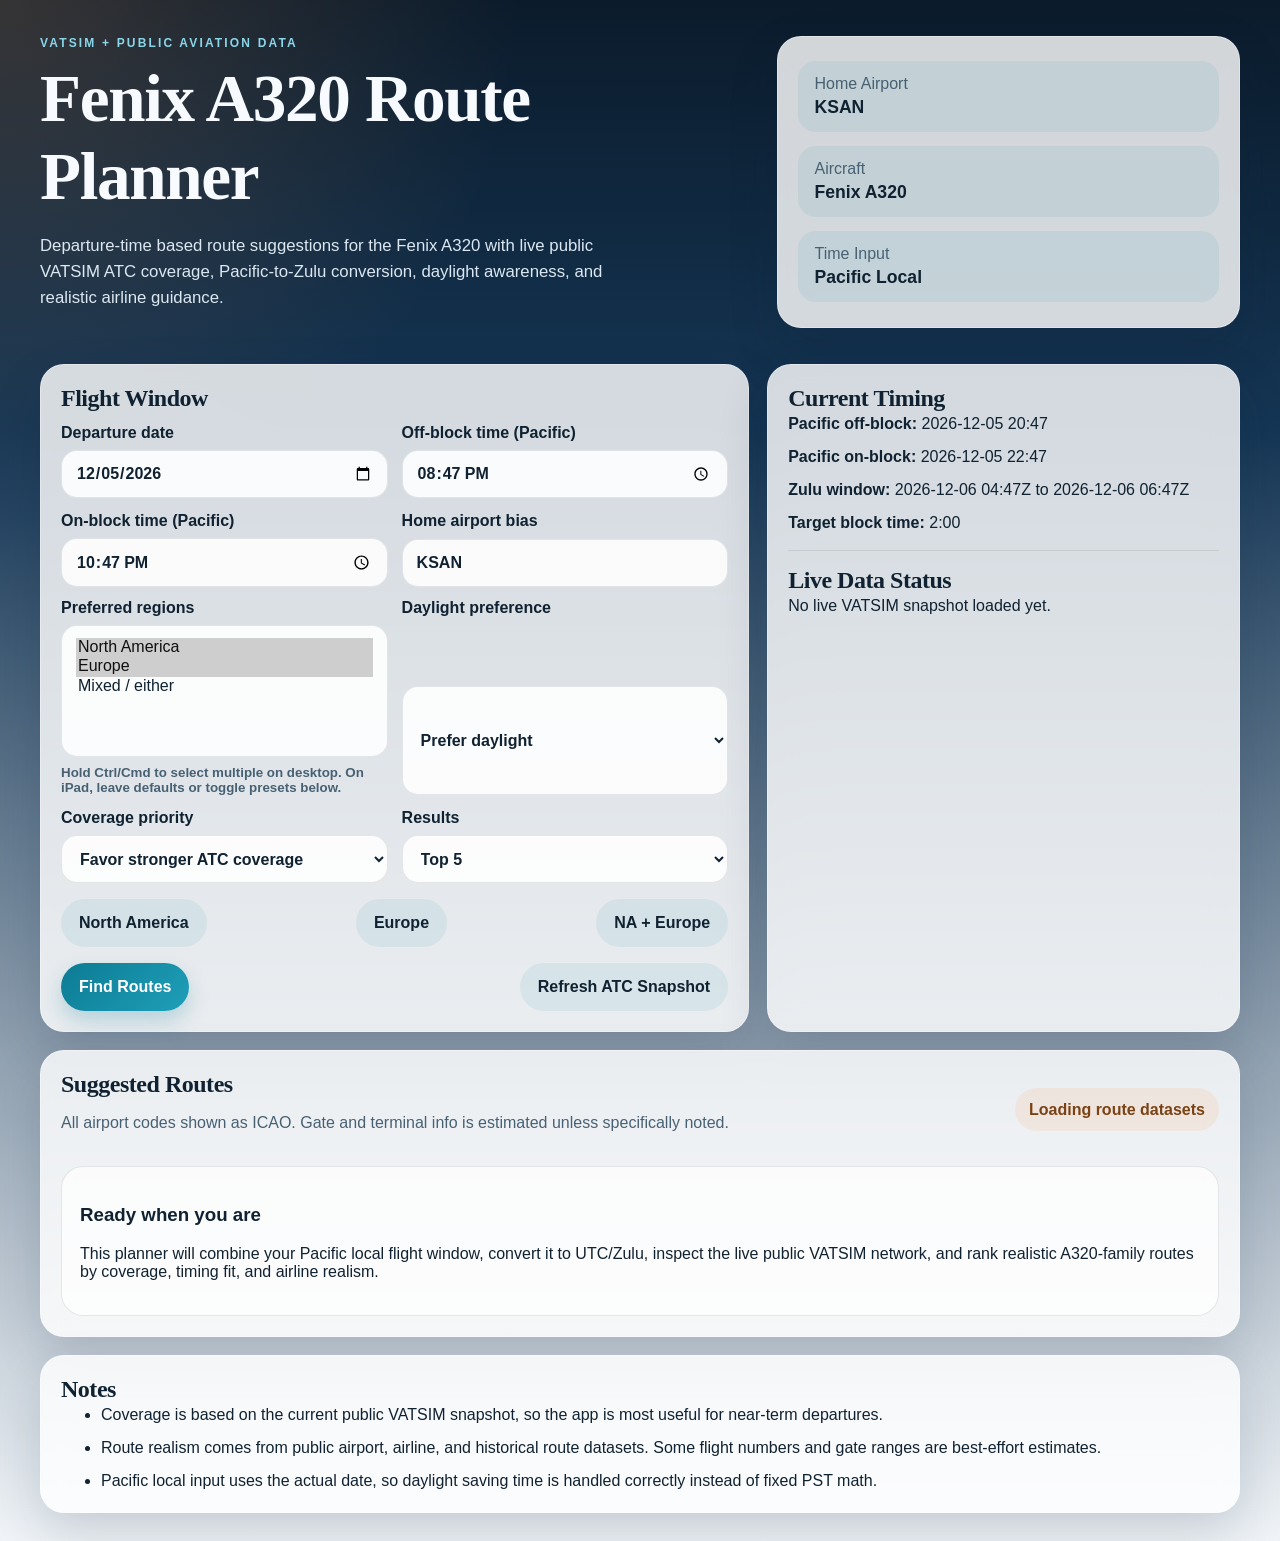
==== index.html @ e58f4d10 "Initial Fenix A320 route planner" ====
<!doctype html>
<html lang="en">
<head>
  <meta charset="utf-8">
  <meta name="viewport" content="width=device-width, initial-scale=1, viewport-fit=cover">
  <meta name="theme-color" content="#0e2a47">
  <meta name="apple-mobile-web-app-capable" content="yes">
  <meta name="apple-mobile-web-app-status-bar-style" content="black-translucent">
  <meta name="apple-mobile-web-app-title" content="A320 Planner">
  <title>Fenix A320 Route Planner</title>
  <link rel="manifest" href="./manifest.webmanifest">
  <link rel="icon" href="./icon.svg" type="image/svg+xml">
  <link rel="stylesheet" href="./styles.css">
</head>
<body>
  <div class="shell">
    <header class="hero">
      <div>
        <p class="eyebrow">VATSIM + public aviation data</p>
        <h1>Fenix A320 Route Planner</h1>
        <p class="lede">
          Departure-time based route suggestions for the Fenix A320 with live public VATSIM ATC coverage,
          Pacific-to-Zulu conversion, daylight awareness, and realistic airline guidance.
        </p>
      </div>
      <div class="hero-card glass">
        <div class="hero-metric">
          <span class="label">Home Airport</span>
          <strong>KSAN</strong>
        </div>
        <div class="hero-metric">
          <span class="label">Aircraft</span>
          <strong>Fenix A320</strong>
        </div>
        <div class="hero-metric">
          <span class="label">Time Input</span>
          <strong>Pacific Local</strong>
        </div>
      </div>
    </header>

    <main class="grid">
      <section class="panel glass">
        <h2>Flight Window</h2>
        <form id="planner-form">
          <div class="field-grid">
            <label>
              <span>Departure date</span>
              <input id="departure-date" name="departureDate" type="date" required>
            </label>
            <label>
              <span>Off-block time (Pacific)</span>
              <input id="departure-time" name="departureTime" type="time" required>
            </label>
            <label>
              <span>On-block time (Pacific)</span>
              <input id="arrival-time" name="arrivalTime" type="time" required>
            </label>
            <label>
              <span>Home airport bias</span>
              <input id="home-airport" name="homeAirport" type="text" value="KSAN" maxlength="4" pattern="[A-Za-z]{4}" required>
            </label>
          </div>

          <div class="field-grid">
            <label>
              <span>Preferred regions</span>
              <select id="regions" name="regions" multiple size="3">
                <option value="NA" selected>North America</option>
                <option value="EU" selected>Europe</option>
                <option value="MIXED">Mixed / either</option>
              </select>
              <small>Hold Ctrl/Cmd to select multiple on desktop. On iPad, leave defaults or toggle presets below.</small>
            </label>

            <label>
              <span>Daylight preference</span>
              <select id="daylight-preference" name="daylightPreference">
                <option value="prefer-daylight" selected>Prefer daylight</option>
                <option value="balanced">Balanced</option>
                <option value="night-ok">Night is okay</option>
              </select>
            </label>

            <label>
              <span>Coverage priority</span>
              <select id="coverage-priority" name="coveragePriority">
                <option value="high" selected>Favor stronger ATC coverage</option>
                <option value="balanced">Balanced</option>
                <option value="route-first">Favor route realism first</option>
              </select>
            </label>

            <label>
              <span>Results</span>
              <select id="result-count" name="resultCount">
                <option value="5" selected>Top 5</option>
                <option value="8">Top 8</option>
                <option value="10">Top 10</option>
              </select>
            </label>
          </div>

          <div class="preset-row" role="group" aria-label="Region presets">
            <button type="button" class="secondary" data-region-preset="NA">North America</button>
            <button type="button" class="secondary" data-region-preset="EU">Europe</button>
            <button type="button" class="secondary" data-region-preset="BOTH">NA + Europe</button>
          </div>

          <div class="actions">
            <button type="submit" id="plan-button">Find Routes</button>
            <button type="button" class="secondary" id="refresh-button">Refresh ATC Snapshot</button>
          </div>
        </form>
      </section>

      <aside class="panel glass">
        <h2>Current Timing</h2>
        <div id="time-summary" class="summary-stack">
          <p>Enter a departure date and Pacific local off-block/on-block times to compute your Zulu window.</p>
        </div>
        <div class="divider"></div>
        <h2>Live Data Status</h2>
        <div id="network-status" class="summary-stack">
          <p>No live VATSIM snapshot loaded yet.</p>
        </div>
      </aside>
    </main>

    <section class="panel glass">
      <div class="section-head">
        <div>
          <h2>Suggested Routes</h2>
          <p class="muted">All airport codes shown as ICAO. Gate and terminal info is estimated unless specifically noted.</p>
        </div>
        <div id="result-meta" class="pill">Waiting for input</div>
      </div>
      <div id="results" class="results">
        <article class="empty-state">
          <h3>Ready when you are</h3>
          <p>
            This planner will combine your Pacific local flight window, convert it to UTC/Zulu, inspect the live
            public VATSIM network, and rank realistic A320-family routes by coverage, timing fit, and airline realism.
          </p>
        </article>
      </div>
    </section>

    <section class="panel glass">
      <h2>Notes</h2>
      <ul class="notes">
        <li>Coverage is based on the current public VATSIM snapshot, so the app is most useful for near-term departures.</li>
        <li>Route realism comes from public airport, airline, and historical route datasets. Some flight numbers and gate ranges are best-effort estimates.</li>
        <li>Pacific local input uses the actual date, so daylight saving time is handled correctly instead of fixed PST math.</li>
      </ul>
    </section>
  </div>

  <template id="result-card-template">
    <article class="result-card">
      <div class="result-top">
        <div>
          <p class="eyebrow"></p>
          <h3 class="route-title"></h3>
        </div>
        <div class="score-badge"></div>
      </div>
      <div class="detail-grid"></div>
      <div class="coverage-strip"></div>
      <p class="why-fit"></p>
    </article>
  </template>

  <script src="./app.js" defer></script>
</body>
</html>
---- styles.css ----
:root {
  --bg-top: #0b1b2b;
  --bg-bottom: #f0f4f8;
  --ink: #102231;
  --muted: #476173;
  --accent: #0c7b93;
  --accent-2: #f4a261;
  --card: rgba(255, 255, 255, 0.82);
  --line: rgba(16, 34, 49, 0.1);
  --shadow: 0 20px 50px rgba(10, 32, 53, 0.16);
  --radius: 24px;
}

* {
  box-sizing: border-box;
}

html {
  min-height: 100%;
  background:
    radial-gradient(circle at top left, rgba(244, 162, 97, 0.18), transparent 26%),
    linear-gradient(180deg, var(--bg-top) 0%, #153655 28%, var(--bg-bottom) 100%);
}

body {
  margin: 0;
  min-height: 100vh;
  color: var(--ink);
  font-family: "Segoe UI", "Avenir Next", "Helvetica Neue", sans-serif;
}

.shell {
  width: min(1200px, calc(100vw - 24px));
  margin: 0 auto;
  padding: max(18px, env(safe-area-inset-top)) 0 max(28px, env(safe-area-inset-bottom));
}

.hero,
.grid,
.panel,
.result-card {
  margin-top: 18px;
}

.hero {
  display: grid;
  grid-template-columns: 1.4fr 0.9fr;
  gap: 18px;
  align-items: stretch;
}

.hero h1,
.panel h2,
.result-card h3 {
  margin: 0;
  font-family: Georgia, "Iowan Old Style", serif;
  letter-spacing: -0.02em;
}

.hero h1 {
  font-size: clamp(2.3rem, 6vw, 4.2rem);
  color: #f7fbff;
}

.eyebrow {
  margin: 0 0 10px;
  font-size: 0.75rem;
  font-weight: 700;
  letter-spacing: 0.18em;
  text-transform: uppercase;
  color: #8ad7ea;
}

.lede {
  max-width: 62ch;
  color: #dce8f1;
  font-size: 1.05rem;
  line-height: 1.55;
}

.glass {
  background: var(--card);
  backdrop-filter: blur(14px);
  -webkit-backdrop-filter: blur(14px);
  border: 1px solid rgba(255, 255, 255, 0.35);
  border-radius: var(--radius);
  box-shadow: var(--shadow);
}

.hero-card,
.panel {
  padding: 20px;
}

.hero-card {
  display: grid;
  gap: 14px;
  align-content: center;
}

.hero-metric {
  padding: 14px 16px;
  border-radius: 18px;
  background: rgba(12, 123, 147, 0.08);
}

.hero-metric .label,
small,
.muted {
  color: var(--muted);
}

.hero-metric strong {
  display: block;
  margin-top: 4px;
  font-size: 1.1rem;
}

.grid {
  display: grid;
  grid-template-columns: 1.35fr 0.9fr;
  gap: 18px;
}

.field-grid {
  display: grid;
  grid-template-columns: repeat(2, minmax(0, 1fr));
  gap: 14px;
  margin-top: 12px;
}

label {
  display: grid;
  gap: 8px;
  font-weight: 600;
}

input,
select,
button {
  font: inherit;
}

input,
select {
  width: 100%;
  min-height: 48px;
  padding: 12px 14px;
  color: var(--ink);
  border: 1px solid var(--line);
  border-radius: 16px;
  background: rgba(255, 255, 255, 0.88);
}

select[multiple] {
  min-height: 132px;
}

.preset-row,
.actions,
.section-head,
.result-top,
.coverage-strip {
  display: flex;
  gap: 10px;
  align-items: center;
  justify-content: space-between;
  flex-wrap: wrap;
}

.preset-row,
.actions {
  margin-top: 16px;
}

button {
  min-height: 48px;
  padding: 12px 18px;
  border: 0;
  border-radius: 999px;
  background: linear-gradient(135deg, var(--accent), #1f9fb9);
  color: #fff;
  font-weight: 700;
  cursor: pointer;
  box-shadow: 0 10px 22px rgba(12, 123, 147, 0.24);
}

button.secondary {
  background: rgba(12, 123, 147, 0.08);
  color: var(--ink);
  box-shadow: none;
}

button:disabled {
  opacity: 0.65;
  cursor: wait;
}

.summary-stack,
.detail-grid,
.notes {
  display: grid;
  gap: 10px;
}

.summary-stack p,
.notes li,
.why-fit,
.detail-item,
.coverage-chip,
.pill,
.score-badge {
  line-height: 1.45;
}

.summary-stack p,
.notes {
  margin: 0;
}

.divider {
  height: 1px;
  margin: 16px 0;
  background: var(--line);
}

.results {
  display: grid;
  gap: 14px;
  margin-top: 18px;
}

.empty-state,
.result-card {
  padding: 18px;
  border: 1px solid var(--line);
  border-radius: 22px;
  background: rgba(255, 255, 255, 0.72);
}

.result-top {
  align-items: flex-start;
}

.route-title {
  margin-top: 4px;
  font-size: clamp(1.35rem, 3vw, 2rem);
}

.score-badge,
.pill {
  padding: 10px 14px;
  border-radius: 999px;
  background: rgba(244, 162, 97, 0.14);
  color: #7a4315;
  font-weight: 700;
}

.detail-grid {
  grid-template-columns: repeat(2, minmax(0, 1fr));
  margin-top: 14px;
}

.detail-item {
  padding: 12px 14px;
  border-radius: 16px;
  background: rgba(12, 123, 147, 0.05);
}

.detail-item span {
  display: block;
  color: var(--muted);
  font-size: 0.86rem;
  margin-bottom: 4px;
}

.coverage-strip {
  margin-top: 14px;
}

.coverage-chip {
  padding: 8px 12px;
  border-radius: 999px;
  background: rgba(16, 34, 49, 0.08);
  font-size: 0.92rem;
}

.coverage-chip.good {
  background: rgba(39, 174, 96, 0.14);
  color: #14663a;
}

.coverage-chip.warn {
  background: rgba(244, 162, 97, 0.16);
  color: #8a4d14;
}

.coverage-chip.low {
  background: rgba(214, 48, 49, 0.13);
  color: #8a2122;
}

.why-fit {
  margin: 14px 0 0;
}

@media (max-width: 900px) {
  .hero,
  .grid,
  .field-grid,
  .detail-grid {
    grid-template-columns: 1fr;
  }

  .shell {
    width: min(100vw - 14px, 900px);
  }
}
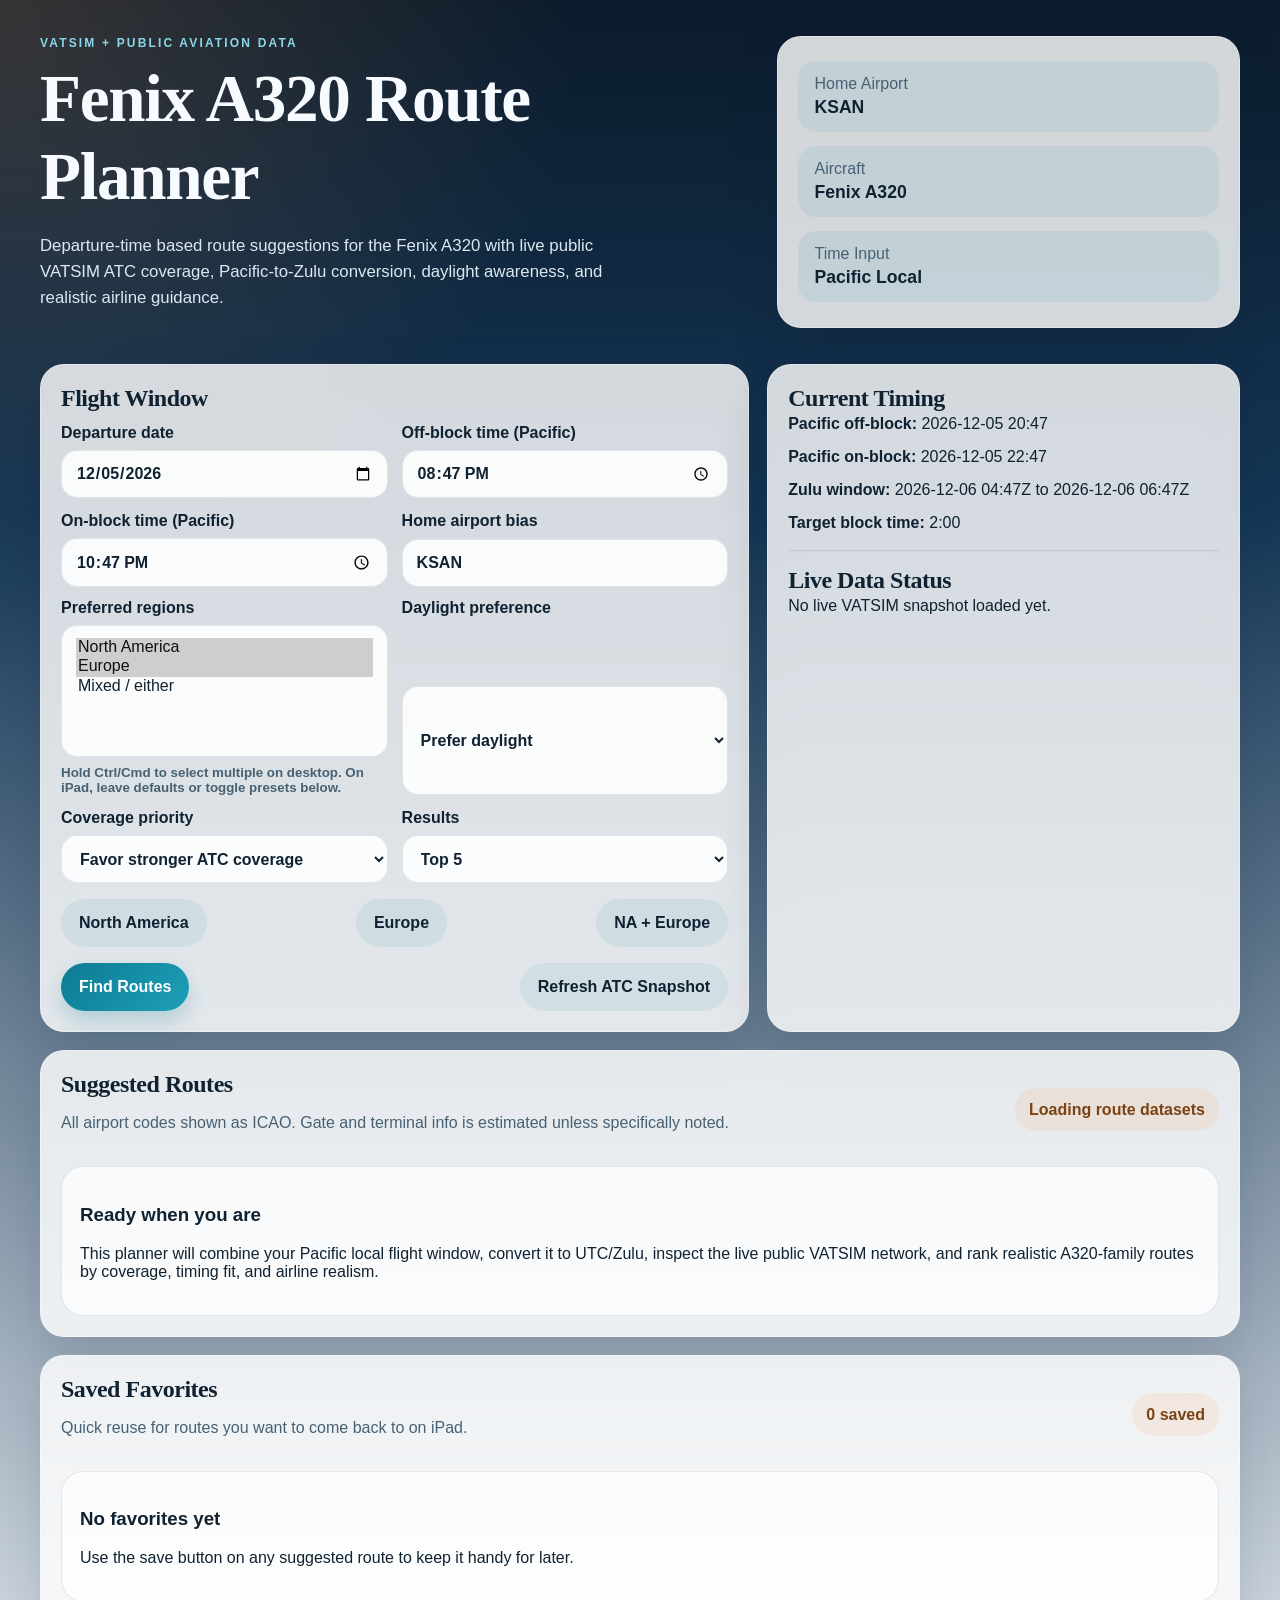
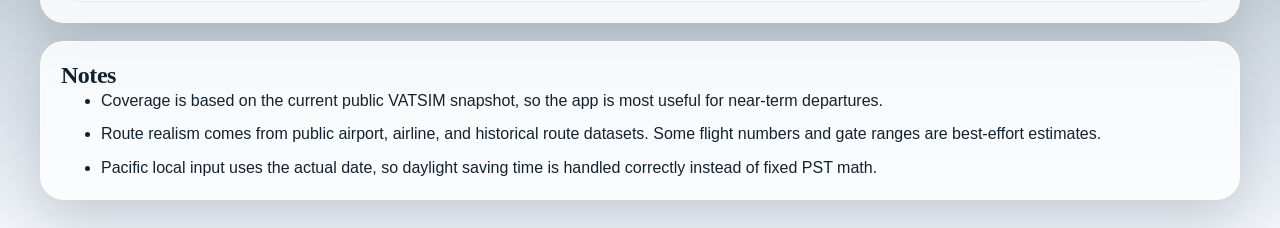
==== commit 881c0132: "Add SimBrief export, favorites, and richer ATC detail" ====
--- a/index.html
+++ b/index.html
@@ -147,6 +147,22 @@
     </section>
 
     <section class="panel glass">
+      <div class="section-head">
+        <div>
+          <h2>Saved Favorites</h2>
+          <p class="muted">Quick reuse for routes you want to come back to on iPad.</p>
+        </div>
+        <div id="favorites-meta" class="pill">0 saved</div>
+      </div>
+      <div id="favorites" class="results">
+        <article class="empty-state">
+          <h3>No favorites yet</h3>
+          <p>Use the save button on any suggested route to keep it handy for later.</p>
+        </article>
+      </div>
+    </section>
+
+    <section class="panel glass">
       <h2>Notes</h2>
       <ul class="notes">
         <li>Coverage is based on the current public VATSIM snapshot, so the app is most useful for near-term departures.</li>
@@ -167,6 +183,14 @@
       </div>
       <div class="detail-grid"></div>
       <div class="coverage-strip"></div>
+      <div class="card-actions">
+        <button type="button" class="secondary save-route-button">Save Route</button>
+        <button type="button" class="secondary copy-export-button">Copy SimBrief Block</button>
+      </div>
+      <div class="export-panel">
+        <p class="export-title">SimBrief-ready export block</p>
+        <textarea class="export-block" rows="8" readonly></textarea>
+      </div>
       <p class="why-fit"></p>
     </article>
   </template>
--- a/styles.css
+++ b/styles.css
@@ -160,7 +160,8 @@
 .actions,
 .section-head,
 .result-top,
-.coverage-strip {
+.coverage-strip,
+.card-actions {
   display: flex;
   gap: 10px;
   align-items: center;
@@ -278,6 +279,33 @@
   margin-top: 14px;
 }
 
+.card-actions {
+  margin-top: 14px;
+}
+
+.export-panel {
+  margin-top: 14px;
+  padding: 14px;
+  border-radius: 18px;
+  background: rgba(16, 34, 49, 0.05);
+}
+
+.export-title {
+  margin: 0 0 8px;
+  font-weight: 700;
+}
+
+.export-block {
+  width: 100%;
+  min-height: 180px;
+  padding: 12px 14px;
+  border: 1px solid var(--line);
+  border-radius: 14px;
+  resize: vertical;
+  background: rgba(255, 255, 255, 0.92);
+  color: var(--ink);
+}
+
 .coverage-chip {
   padding: 8px 12px;
   border-radius: 999px;
@@ -302,6 +330,22 @@
 
 .why-fit {
   margin: 14px 0 0;
+}
+
+.favorite-card {
+  padding: 16px 18px;
+  border: 1px solid var(--line);
+  border-radius: 18px;
+  background: rgba(255, 255, 255, 0.7);
+}
+
+.favorite-card h3,
+.favorite-card p {
+  margin: 0;
+}
+
+.favorite-card p + p {
+  margin-top: 6px;
 }
 
 @media (max-width: 900px) {
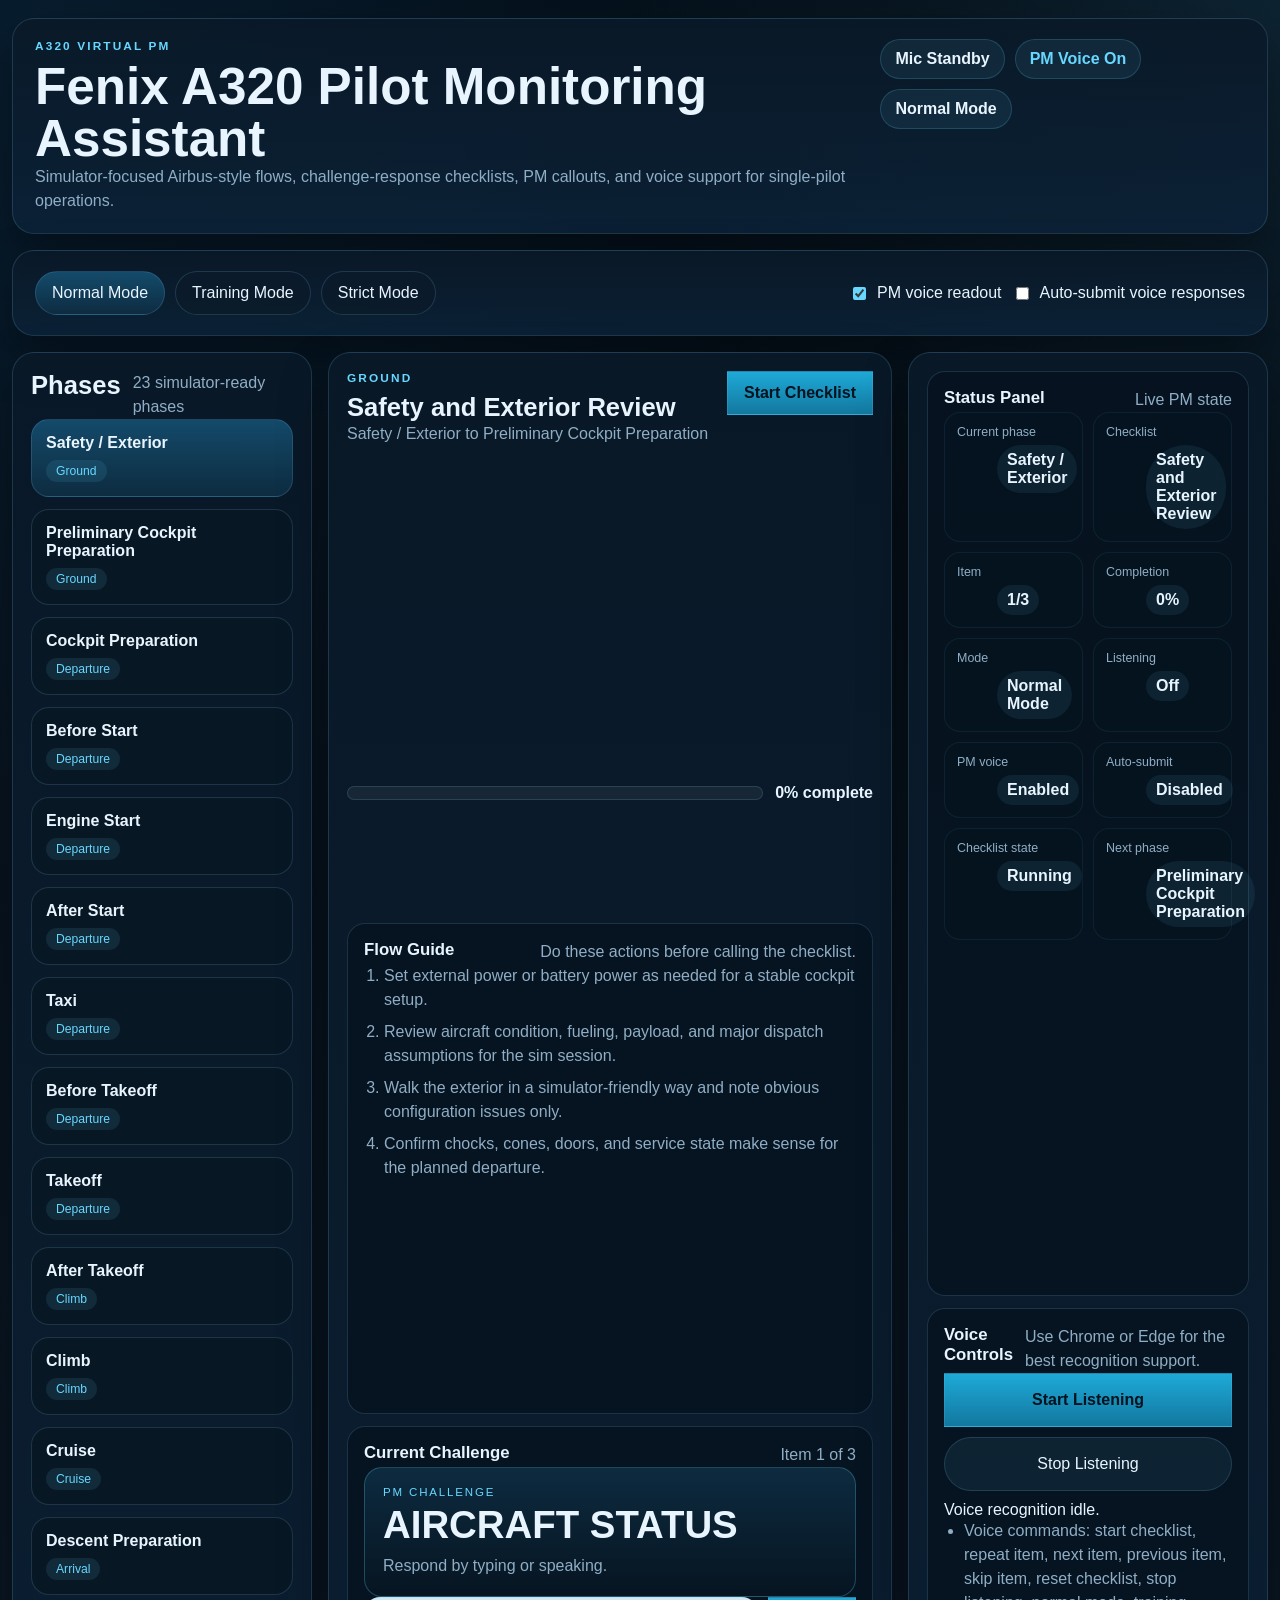
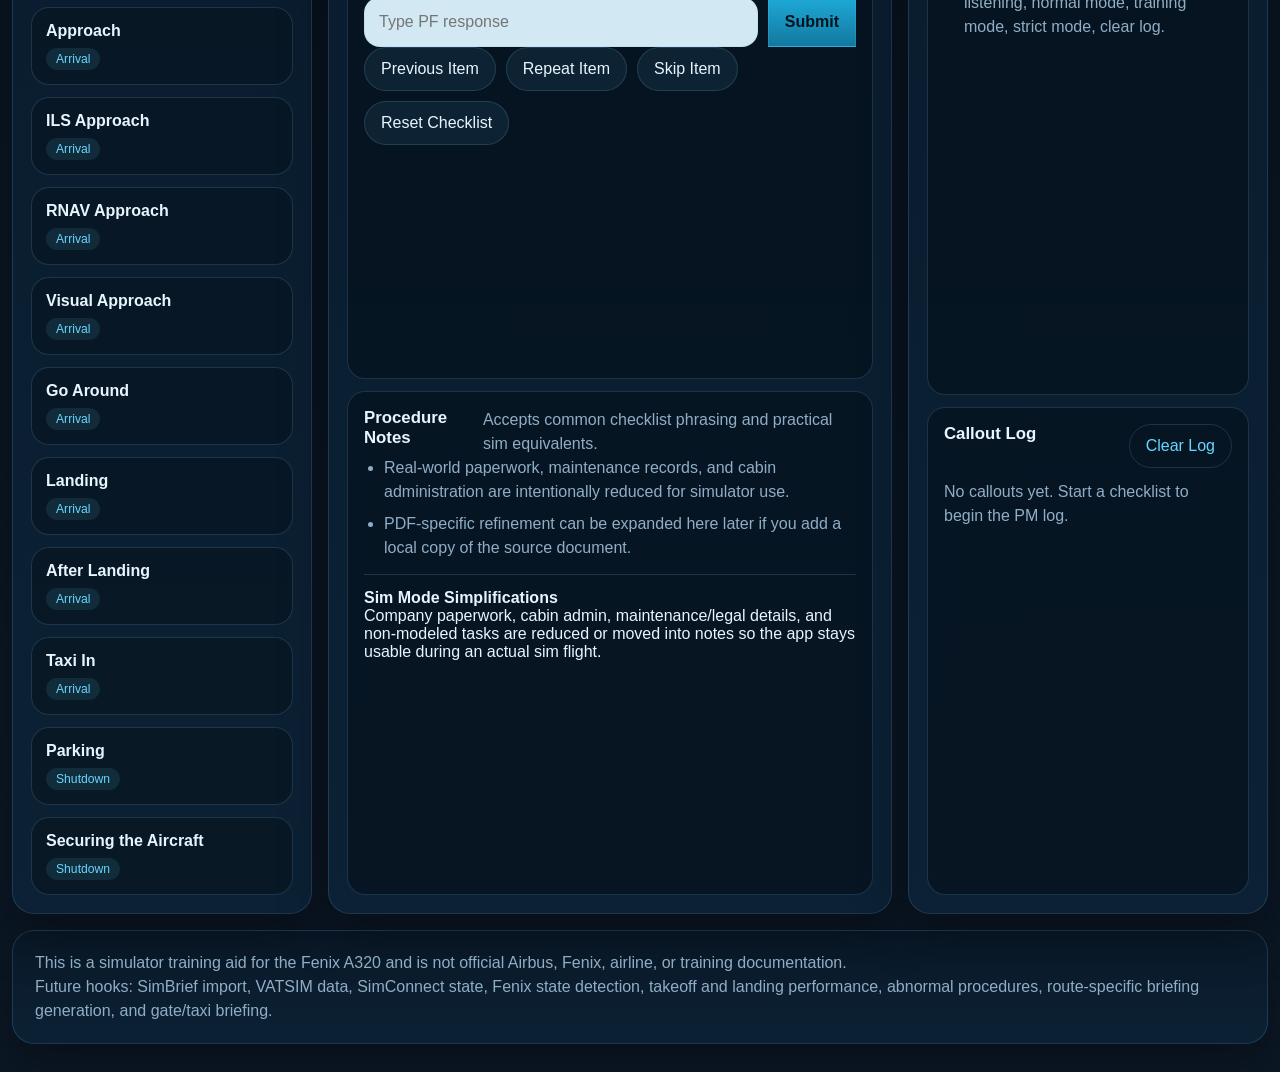
==== commit 3d83acce: "Build A320 Virtual PM web app" ====
--- a/index.html
+++ b/index.html
@@ -3,198 +3,17 @@
 <head>
   <meta charset="utf-8">
   <meta name="viewport" content="width=device-width, initial-scale=1, viewport-fit=cover">
-  <meta name="theme-color" content="#0e2a47">
+  <meta name="theme-color" content="#06111c">
   <meta name="apple-mobile-web-app-capable" content="yes">
   <meta name="apple-mobile-web-app-status-bar-style" content="black-translucent">
-  <meta name="apple-mobile-web-app-title" content="A320 Planner">
-  <title>Fenix A320 Route Planner</title>
+  <meta name="apple-mobile-web-app-title" content="A320 Virtual PM">
+  <title>A320 Virtual PM</title>
   <link rel="manifest" href="./manifest.webmanifest">
   <link rel="icon" href="./icon.svg" type="image/svg+xml">
   <link rel="stylesheet" href="./styles.css">
 </head>
 <body>
-  <div class="shell">
-    <header class="hero">
-      <div>
-        <p class="eyebrow">VATSIM + public aviation data</p>
-        <h1>Fenix A320 Route Planner</h1>
-        <p class="lede">
-          Departure-time based route suggestions for the Fenix A320 with live public VATSIM ATC coverage,
-          Pacific-to-Zulu conversion, daylight awareness, and realistic airline guidance.
-        </p>
-      </div>
-      <div class="hero-card glass">
-        <div class="hero-metric">
-          <span class="label">Home Airport</span>
-          <strong>KSAN</strong>
-        </div>
-        <div class="hero-metric">
-          <span class="label">Aircraft</span>
-          <strong>Fenix A320</strong>
-        </div>
-        <div class="hero-metric">
-          <span class="label">Time Input</span>
-          <strong>Pacific Local</strong>
-        </div>
-      </div>
-    </header>
-
-    <main class="grid">
-      <section class="panel glass">
-        <h2>Flight Window</h2>
-        <form id="planner-form">
-          <div class="field-grid">
-            <label>
-              <span>Departure date</span>
-              <input id="departure-date" name="departureDate" type="date" required>
-            </label>
-            <label>
-              <span>Off-block time (Pacific)</span>
-              <input id="departure-time" name="departureTime" type="time" required>
-            </label>
-            <label>
-              <span>On-block time (Pacific)</span>
-              <input id="arrival-time" name="arrivalTime" type="time" required>
-            </label>
-            <label>
-              <span>Home airport bias</span>
-              <input id="home-airport" name="homeAirport" type="text" value="KSAN" maxlength="4" pattern="[A-Za-z]{4}" required>
-            </label>
-          </div>
-
-          <div class="field-grid">
-            <label>
-              <span>Preferred regions</span>
-              <select id="regions" name="regions" multiple size="3">
-                <option value="NA" selected>North America</option>
-                <option value="EU" selected>Europe</option>
-                <option value="MIXED">Mixed / either</option>
-              </select>
-              <small>Hold Ctrl/Cmd to select multiple on desktop. On iPad, leave defaults or toggle presets below.</small>
-            </label>
-
-            <label>
-              <span>Daylight preference</span>
-              <select id="daylight-preference" name="daylightPreference">
-                <option value="prefer-daylight" selected>Prefer daylight</option>
-                <option value="balanced">Balanced</option>
-                <option value="night-ok">Night is okay</option>
-              </select>
-            </label>
-
-            <label>
-              <span>Coverage priority</span>
-              <select id="coverage-priority" name="coveragePriority">
-                <option value="high" selected>Favor stronger ATC coverage</option>
-                <option value="balanced">Balanced</option>
-                <option value="route-first">Favor route realism first</option>
-              </select>
-            </label>
-
-            <label>
-              <span>Results</span>
-              <select id="result-count" name="resultCount">
-                <option value="5" selected>Top 5</option>
-                <option value="8">Top 8</option>
-                <option value="10">Top 10</option>
-              </select>
-            </label>
-          </div>
-
-          <div class="preset-row" role="group" aria-label="Region presets">
-            <button type="button" class="secondary" data-region-preset="NA">North America</button>
-            <button type="button" class="secondary" data-region-preset="EU">Europe</button>
-            <button type="button" class="secondary" data-region-preset="BOTH">NA + Europe</button>
-          </div>
-
-          <div class="actions">
-            <button type="submit" id="plan-button">Find Routes</button>
-            <button type="button" class="secondary" id="refresh-button">Refresh ATC Snapshot</button>
-          </div>
-        </form>
-      </section>
-
-      <aside class="panel glass">
-        <h2>Current Timing</h2>
-        <div id="time-summary" class="summary-stack">
-          <p>Enter a departure date and Pacific local off-block/on-block times to compute your Zulu window.</p>
-        </div>
-        <div class="divider"></div>
-        <h2>Live Data Status</h2>
-        <div id="network-status" class="summary-stack">
-          <p>No live VATSIM snapshot loaded yet.</p>
-        </div>
-      </aside>
-    </main>
-
-    <section class="panel glass">
-      <div class="section-head">
-        <div>
-          <h2>Suggested Routes</h2>
-          <p class="muted">All airport codes shown as ICAO. Gate and terminal info is estimated unless specifically noted.</p>
-        </div>
-        <div id="result-meta" class="pill">Waiting for input</div>
-      </div>
-      <div id="results" class="results">
-        <article class="empty-state">
-          <h3>Ready when you are</h3>
-          <p>
-            This planner will combine your Pacific local flight window, convert it to UTC/Zulu, inspect the live
-            public VATSIM network, and rank realistic A320-family routes by coverage, timing fit, and airline realism.
-          </p>
-        </article>
-      </div>
-    </section>
-
-    <section class="panel glass">
-      <div class="section-head">
-        <div>
-          <h2>Saved Favorites</h2>
-          <p class="muted">Quick reuse for routes you want to come back to on iPad.</p>
-        </div>
-        <div id="favorites-meta" class="pill">0 saved</div>
-      </div>
-      <div id="favorites" class="results">
-        <article class="empty-state">
-          <h3>No favorites yet</h3>
-          <p>Use the save button on any suggested route to keep it handy for later.</p>
-        </article>
-      </div>
-    </section>
-
-    <section class="panel glass">
-      <h2>Notes</h2>
-      <ul class="notes">
-        <li>Coverage is based on the current public VATSIM snapshot, so the app is most useful for near-term departures.</li>
-        <li>Route realism comes from public airport, airline, and historical route datasets. Some flight numbers and gate ranges are best-effort estimates.</li>
-        <li>Pacific local input uses the actual date, so daylight saving time is handled correctly instead of fixed PST math.</li>
-      </ul>
-    </section>
-  </div>
-
-  <template id="result-card-template">
-    <article class="result-card">
-      <div class="result-top">
-        <div>
-          <p class="eyebrow"></p>
-          <h3 class="route-title"></h3>
-        </div>
-        <div class="score-badge"></div>
-      </div>
-      <div class="detail-grid"></div>
-      <div class="coverage-strip"></div>
-      <div class="card-actions">
-        <button type="button" class="secondary save-route-button">Save Route</button>
-        <button type="button" class="secondary copy-export-button">Copy SimBrief Block</button>
-      </div>
-      <div class="export-panel">
-        <p class="export-title">SimBrief-ready export block</p>
-        <textarea class="export-block" rows="8" readonly></textarea>
-      </div>
-      <p class="why-fit"></p>
-    </article>
-  </template>
-
-  <script src="./app.js" defer></script>
+  <div id="app"></div>
+  <script type="module" src="./app.js"></script>
 </body>
 </html>
--- a/styles.css
+++ b/styles.css
@@ -1,14 +1,18 @@
 :root {
-  --bg-top: #0b1b2b;
-  --bg-bottom: #f0f4f8;
-  --ink: #102231;
-  --muted: #476173;
-  --accent: #0c7b93;
-  --accent-2: #f4a261;
-  --card: rgba(255, 255, 255, 0.82);
-  --line: rgba(16, 34, 49, 0.1);
-  --shadow: 0 20px 50px rgba(10, 32, 53, 0.16);
-  --radius: 24px;
+  --bg: #06111c;
+  --bg-2: #0b1c2d;
+  --panel: rgba(10, 25, 40, 0.92);
+  --panel-2: rgba(12, 34, 55, 0.9);
+  --line: rgba(120, 194, 233, 0.18);
+  --text: #e8f5ff;
+  --muted: #8faec5;
+  --accent: #67d7ff;
+  --accent-2: #1ea9d7;
+  --warn: #ffb25c;
+  --danger: #ff7575;
+  --success: #79efb4;
+  --shadow: 0 22px 48px rgba(0, 0, 0, 0.34);
+  --radius: 22px;
 }
 
 * {
@@ -18,345 +22,470 @@
 html {
   min-height: 100%;
   background:
-    radial-gradient(circle at top left, rgba(244, 162, 97, 0.18), transparent 26%),
-    linear-gradient(180deg, var(--bg-top) 0%, #153655 28%, var(--bg-bottom) 100%);
+    radial-gradient(circle at top right, rgba(62, 160, 214, 0.16), transparent 22%),
+    radial-gradient(circle at top left, rgba(17, 74, 120, 0.28), transparent 32%),
+    linear-gradient(180deg, #040b12 0%, #081420 40%, #0c1826 100%);
 }
 
 body {
   margin: 0;
   min-height: 100vh;
-  color: var(--ink);
-  font-family: "Segoe UI", "Avenir Next", "Helvetica Neue", sans-serif;
-}
-
-.shell {
-  width: min(1200px, calc(100vw - 24px));
+  color: var(--text);
+  font-family: "Segoe UI", "Aptos", sans-serif;
+}
+
+button,
+input {
+  font: inherit;
+}
+
+.app-shell {
+  width: min(1600px, calc(100vw - 24px));
   margin: 0 auto;
-  padding: max(18px, env(safe-area-inset-top)) 0 max(28px, env(safe-area-inset-bottom));
-}
-
-.hero,
-.grid,
-.panel,
-.result-card {
-  margin-top: 18px;
-}
-
-.hero {
-  display: grid;
-  grid-template-columns: 1.4fr 0.9fr;
-  gap: 18px;
-  align-items: stretch;
-}
-
-.hero h1,
-.panel h2,
-.result-card h3 {
-  margin: 0;
-  font-family: Georgia, "Iowan Old Style", serif;
-  letter-spacing: -0.02em;
-}
-
-.hero h1 {
-  font-size: clamp(2.3rem, 6vw, 4.2rem);
-  color: #f7fbff;
-}
-
-.eyebrow {
-  margin: 0 0 10px;
-  font-size: 0.75rem;
-  font-weight: 700;
-  letter-spacing: 0.18em;
-  text-transform: uppercase;
-  color: #8ad7ea;
-}
-
-.lede {
-  max-width: 62ch;
-  color: #dce8f1;
-  font-size: 1.05rem;
-  line-height: 1.55;
-}
-
-.glass {
-  background: var(--card);
-  backdrop-filter: blur(14px);
-  -webkit-backdrop-filter: blur(14px);
-  border: 1px solid rgba(255, 255, 255, 0.35);
+  padding: 18px 0 28px;
+}
+
+.panel {
+  background: linear-gradient(180deg, var(--panel), var(--panel-2));
+  border: 1px solid var(--line);
   border-radius: var(--radius);
   box-shadow: var(--shadow);
 }
 
-.hero-card,
-.panel {
-  padding: 20px;
-}
-
-.hero-card {
+.topbar,
+.control-strip,
+.footer-note {
+  padding: 20px 22px;
+}
+
+.topbar {
+  display: flex;
+  justify-content: space-between;
+  gap: 16px;
+  align-items: flex-start;
+}
+
+.eyebrow {
+  margin: 0 0 8px;
+  color: var(--accent);
+  text-transform: uppercase;
+  letter-spacing: 0.18em;
+  font-size: 0.74rem;
+  font-weight: 700;
+}
+
+h1,
+h2,
+h3,
+h4,
+p,
+ol,
+ul,
+dl {
+  margin: 0;
+}
+
+h1 {
+  font-size: clamp(2rem, 4vw, 3.4rem);
+  line-height: 1.02;
+}
+
+h2 {
+  font-size: clamp(1.35rem, 2vw, 1.9rem);
+}
+
+h3 {
+  font-size: 1.05rem;
+}
+
+.lede,
+.muted,
+.panel-head p,
+.subpanel-head p,
+.challenge-card p,
+.feedback,
+.unsupported,
+.empty-log,
+.variant-block p,
+.command-list li,
+.notes-list li,
+.flow-list li,
+.footer-note p {
+  color: var(--muted);
+  line-height: 1.5;
+}
+
+.hero-status,
+.mode-group,
+.toggle-row,
+.runner-actions,
+.voice-actions {
+  display: flex;
+  gap: 10px;
+  flex-wrap: wrap;
+  align-items: center;
+}
+
+.hero-pill,
+.chip-button,
+.secondary-button,
+.text-button,
+.status-grid dd,
+.phase-meta {
+  border-radius: 999px;
+}
+
+.hero-pill {
+  padding: 10px 14px;
+  background: rgba(103, 215, 255, 0.08);
+  border: 1px solid rgba(103, 215, 255, 0.18);
+  color: var(--text);
+  font-weight: 700;
+}
+
+.hero-pill.live,
+.voice-state.live {
+  color: var(--success);
+}
+
+.hero-pill.on {
+  color: var(--accent);
+}
+
+.control-strip {
+  margin-top: 16px;
+  display: flex;
+  justify-content: space-between;
+  gap: 16px;
+  align-items: center;
+}
+
+.toggle {
+  display: inline-flex;
+  gap: 8px;
+  align-items: center;
+  color: var(--text);
+}
+
+.toggle input {
+  accent-color: var(--accent);
+}
+
+.layout {
   display: grid;
-  gap: 14px;
-  align-content: center;
-}
-
-.hero-metric {
-  padding: 14px 16px;
+  grid-template-columns: 300px minmax(0, 1fr) 360px;
+  gap: 16px;
+  margin-top: 16px;
+}
+
+.phase-panel,
+.runner-panel,
+.status-panel {
+  padding: 18px;
+}
+
+.phase-list,
+.log-list,
+.status-panel,
+.runner-panel {
+  display: grid;
+  gap: 12px;
+}
+
+.phase-card,
+.chip-button,
+.primary-button,
+.secondary-button,
+.text-button {
+  border: 1px solid var(--line);
+  cursor: pointer;
+  transition: 180ms ease;
+}
+
+.phase-card {
+  width: 100%;
+  text-align: left;
+  padding: 14px;
+  background: rgba(8, 23, 36, 0.88);
+  color: var(--text);
   border-radius: 18px;
-  background: rgba(12, 123, 147, 0.08);
-}
-
-.hero-metric .label,
-small,
-.muted {
-  color: var(--muted);
-}
-
-.hero-metric strong {
+}
+
+.phase-card:hover,
+.chip-button:hover,
+.primary-button:hover,
+.secondary-button:hover,
+.text-button:hover {
+  transform: translateY(-1px);
+  border-color: rgba(103, 215, 255, 0.38);
+}
+
+.phase-card.active,
+.chip-button.active {
+  background: linear-gradient(180deg, rgba(21, 79, 112, 0.92), rgba(14, 45, 66, 0.95));
+}
+
+.phase-name,
+.phase-meta {
   display: block;
-  margin-top: 4px;
-  font-size: 1.1rem;
-}
-
-.grid {
+}
+
+.phase-name {
+  font-weight: 700;
+}
+
+.phase-meta {
+  width: fit-content;
+  margin-top: 8px;
+  padding: 4px 10px;
+  background: rgba(103, 215, 255, 0.1);
+  color: var(--accent);
+  font-size: 0.76rem;
+}
+
+.chip-button,
+.primary-button,
+.secondary-button,
+.text-button {
+  min-height: 44px;
+  padding: 11px 16px;
+  color: var(--text);
+  background: rgba(10, 27, 43, 0.9);
+}
+
+.primary-button {
+  background: linear-gradient(180deg, var(--accent-2), #12789f);
+  color: #03131f;
+  font-weight: 800;
+}
+
+.primary-button.large,
+.secondary-button.large {
+  width: 100%;
+  min-height: 54px;
+}
+
+.secondary-button {
+  background: rgba(103, 215, 255, 0.08);
+}
+
+.text-button {
+  background: transparent;
+  color: var(--accent);
+}
+
+.runner-header,
+.panel-head,
+.subpanel-head {
+  display: flex;
+  justify-content: space-between;
+  gap: 12px;
+  align-items: flex-start;
+}
+
+.subpanel {
+  padding: 16px;
+  background: rgba(5, 16, 27, 0.64);
+  border: 1px solid var(--line);
+  border-radius: 18px;
+}
+
+.progress-wrap {
+  display: flex;
+  gap: 12px;
+  align-items: center;
+}
+
+.progress-bar {
+  flex: 1;
+  height: 14px;
+  border-radius: 999px;
+  overflow: hidden;
+  background: rgba(255, 255, 255, 0.06);
+  border: 1px solid var(--line);
+}
+
+.progress-bar span {
+  display: block;
+  height: 100%;
+  background: linear-gradient(90deg, var(--accent), #8ff6ff);
+}
+
+.flow-list,
+.notes-list,
+.command-list {
+  padding-left: 20px;
   display: grid;
-  grid-template-columns: 1.35fr 0.9fr;
-  gap: 18px;
-}
-
-.field-grid {
+  gap: 8px;
+}
+
+.challenge-card {
+  padding: 18px;
+  border-radius: 18px;
+  background: linear-gradient(180deg, rgba(22, 71, 100, 0.45), rgba(7, 21, 33, 0.88));
+  border: 1px solid rgba(103, 215, 255, 0.26);
+}
+
+.challenge-card.complete {
+  border-color: rgba(121, 239, 180, 0.32);
+}
+
+.challenge-label {
+  display: block;
+  color: var(--accent);
+  text-transform: uppercase;
+  letter-spacing: 0.16em;
+  font-size: 0.72rem;
+  margin-bottom: 8px;
+}
+
+.challenge-card strong {
+  display: block;
+  font-size: clamp(1.8rem, 3vw, 2.6rem);
+  line-height: 1;
+  margin-bottom: 10px;
+}
+
+.response-row {
+  display: grid;
+  grid-template-columns: minmax(0, 1fr) auto;
+  gap: 10px;
+}
+
+.response-row input {
+  min-height: 50px;
+  padding: 12px 14px;
+  border-radius: 16px;
+  border: 1px solid var(--line);
+  background: rgba(222, 244, 255, 0.95);
+  color: #072032;
+}
+
+.feedback {
+  padding: 10px 12px;
+  border-radius: 14px;
+  background: rgba(255, 178, 92, 0.08);
+  border: 1px solid rgba(255, 178, 92, 0.22);
+}
+
+.feedback.success {
+  color: var(--success);
+  border-color: rgba(121, 239, 180, 0.24);
+  background: rgba(121, 239, 180, 0.08);
+}
+
+.feedback.warn {
+  color: var(--warn);
+}
+
+.interim {
+  color: var(--accent);
+}
+
+.variant-block,
+.simplification-box {
+  margin-top: 14px;
+  padding-top: 14px;
+  border-top: 1px solid var(--line);
+}
+
+.status-grid {
   display: grid;
   grid-template-columns: repeat(2, minmax(0, 1fr));
-  gap: 14px;
-  margin-top: 12px;
-}
-
-label {
-  display: grid;
-  gap: 8px;
-  font-weight: 600;
-}
-
-input,
-select,
-button {
-  font: inherit;
-}
-
-input,
-select {
-  width: 100%;
-  min-height: 48px;
-  padding: 12px 14px;
-  color: var(--ink);
-  border: 1px solid var(--line);
+  gap: 10px;
+}
+
+.status-grid div {
+  padding: 12px;
   border-radius: 16px;
-  background: rgba(255, 255, 255, 0.88);
-}
-
-select[multiple] {
-  min-height: 132px;
-}
-
-.preset-row,
-.actions,
-.section-head,
-.result-top,
-.coverage-strip,
-.card-actions {
-  display: flex;
-  gap: 10px;
-  align-items: center;
-  justify-content: space-between;
-  flex-wrap: wrap;
-}
-
-.preset-row,
-.actions {
-  margin-top: 16px;
-}
-
-button {
-  min-height: 48px;
-  padding: 12px 18px;
-  border: 0;
-  border-radius: 999px;
-  background: linear-gradient(135deg, var(--accent), #1f9fb9);
-  color: #fff;
+  background: rgba(6, 20, 32, 0.84);
+  border: 1px solid rgba(103, 215, 255, 0.08);
+}
+
+.status-grid dt {
+  color: var(--muted);
+  font-size: 0.78rem;
+  margin-bottom: 6px;
+}
+
+.status-grid dd {
+  display: inline-block;
+  padding: 6px 10px;
+  background: rgba(103, 215, 255, 0.08);
+  color: var(--text);
   font-weight: 700;
-  cursor: pointer;
-  box-shadow: 0 10px 22px rgba(12, 123, 147, 0.24);
-}
-
-button.secondary {
-  background: rgba(12, 123, 147, 0.08);
-  color: var(--ink);
-  box-shadow: none;
-}
-
-button:disabled {
-  opacity: 0.65;
-  cursor: wait;
-}
-
-.summary-stack,
-.detail-grid,
-.notes {
-  display: grid;
-  gap: 10px;
-}
-
-.summary-stack p,
-.notes li,
-.why-fit,
-.detail-item,
-.coverage-chip,
-.pill,
-.score-badge {
-  line-height: 1.45;
-}
-
-.summary-stack p,
-.notes {
-  margin: 0;
-}
-
-.divider {
-  height: 1px;
-  margin: 16px 0;
-  background: var(--line);
-}
-
-.results {
-  display: grid;
-  gap: 14px;
-  margin-top: 18px;
-}
-
-.empty-state,
-.result-card {
-  padding: 18px;
-  border: 1px solid var(--line);
-  border-radius: 22px;
-  background: rgba(255, 255, 255, 0.72);
-}
-
-.result-top {
-  align-items: flex-start;
-}
-
-.route-title {
-  margin-top: 4px;
-  font-size: clamp(1.35rem, 3vw, 2rem);
-}
-
-.score-badge,
-.pill {
-  padding: 10px 14px;
-  border-radius: 999px;
-  background: rgba(244, 162, 97, 0.14);
-  color: #7a4315;
-  font-weight: 700;
-}
-
-.detail-grid {
-  grid-template-columns: repeat(2, minmax(0, 1fr));
-  margin-top: 14px;
-}
-
-.detail-item {
-  padding: 12px 14px;
+}
+
+.voice-state,
+.unsupported {
+  margin-top: 10px;
+}
+
+.log-entry {
+  padding: 12px;
   border-radius: 16px;
-  background: rgba(12, 123, 147, 0.05);
-}
-
-.detail-item span {
+  border: 1px solid var(--line);
+  background: rgba(8, 20, 31, 0.88);
+}
+
+.log-entry span {
   display: block;
   color: var(--muted);
-  font-size: 0.86rem;
-  margin-bottom: 4px;
-}
-
-.coverage-strip {
-  margin-top: 14px;
-}
-
-.card-actions {
-  margin-top: 14px;
-}
-
-.export-panel {
-  margin-top: 14px;
-  padding: 14px;
-  border-radius: 18px;
-  background: rgba(16, 34, 49, 0.05);
-}
-
-.export-title {
-  margin: 0 0 8px;
-  font-weight: 700;
-}
-
-.export-block {
-  width: 100%;
-  min-height: 180px;
-  padding: 12px 14px;
-  border: 1px solid var(--line);
-  border-radius: 14px;
-  resize: vertical;
-  background: rgba(255, 255, 255, 0.92);
-  color: var(--ink);
-}
-
-.coverage-chip {
-  padding: 8px 12px;
-  border-radius: 999px;
-  background: rgba(16, 34, 49, 0.08);
-  font-size: 0.92rem;
-}
-
-.coverage-chip.good {
-  background: rgba(39, 174, 96, 0.14);
-  color: #14663a;
-}
-
-.coverage-chip.warn {
-  background: rgba(244, 162, 97, 0.16);
-  color: #8a4d14;
-}
-
-.coverage-chip.low {
-  background: rgba(214, 48, 49, 0.13);
-  color: #8a2122;
-}
-
-.why-fit {
-  margin: 14px 0 0;
-}
-
-.favorite-card {
-  padding: 16px 18px;
-  border: 1px solid var(--line);
-  border-radius: 18px;
-  background: rgba(255, 255, 255, 0.7);
-}
-
-.favorite-card h3,
-.favorite-card p {
-  margin: 0;
-}
-
-.favorite-card p + p {
+  font-size: 0.76rem;
+  margin-bottom: 6px;
+}
+
+.log-entry strong {
+  color: var(--accent);
+}
+
+.log-entry.success strong {
+  color: var(--success);
+}
+
+.log-entry.warn strong {
+  color: var(--warn);
+}
+
+.log-entry p {
   margin-top: 6px;
-}
-
-@media (max-width: 900px) {
-  .hero,
-  .grid,
-  .field-grid,
-  .detail-grid {
+  color: var(--text);
+}
+
+.empty-log {
+  padding: 12px 0;
+}
+
+.footer-note {
+  margin-top: 16px;
+}
+
+@media (max-width: 1180px) {
+  .layout {
     grid-template-columns: 1fr;
   }
 
-  .shell {
-    width: min(100vw - 14px, 900px);
+  .control-strip,
+  .topbar,
+  .runner-header,
+  .panel-head,
+  .subpanel-head {
+    flex-direction: column;
   }
 }
+
+@media (max-width: 720px) {
+  .app-shell {
+    width: min(100vw - 12px, 920px);
+    padding-top: 10px;
+  }
+
+  .response-row,
+  .status-grid {
+    grid-template-columns: 1fr;
+  }
+
+  .challenge-card strong {
+    font-size: 1.7rem;
+  }
+}
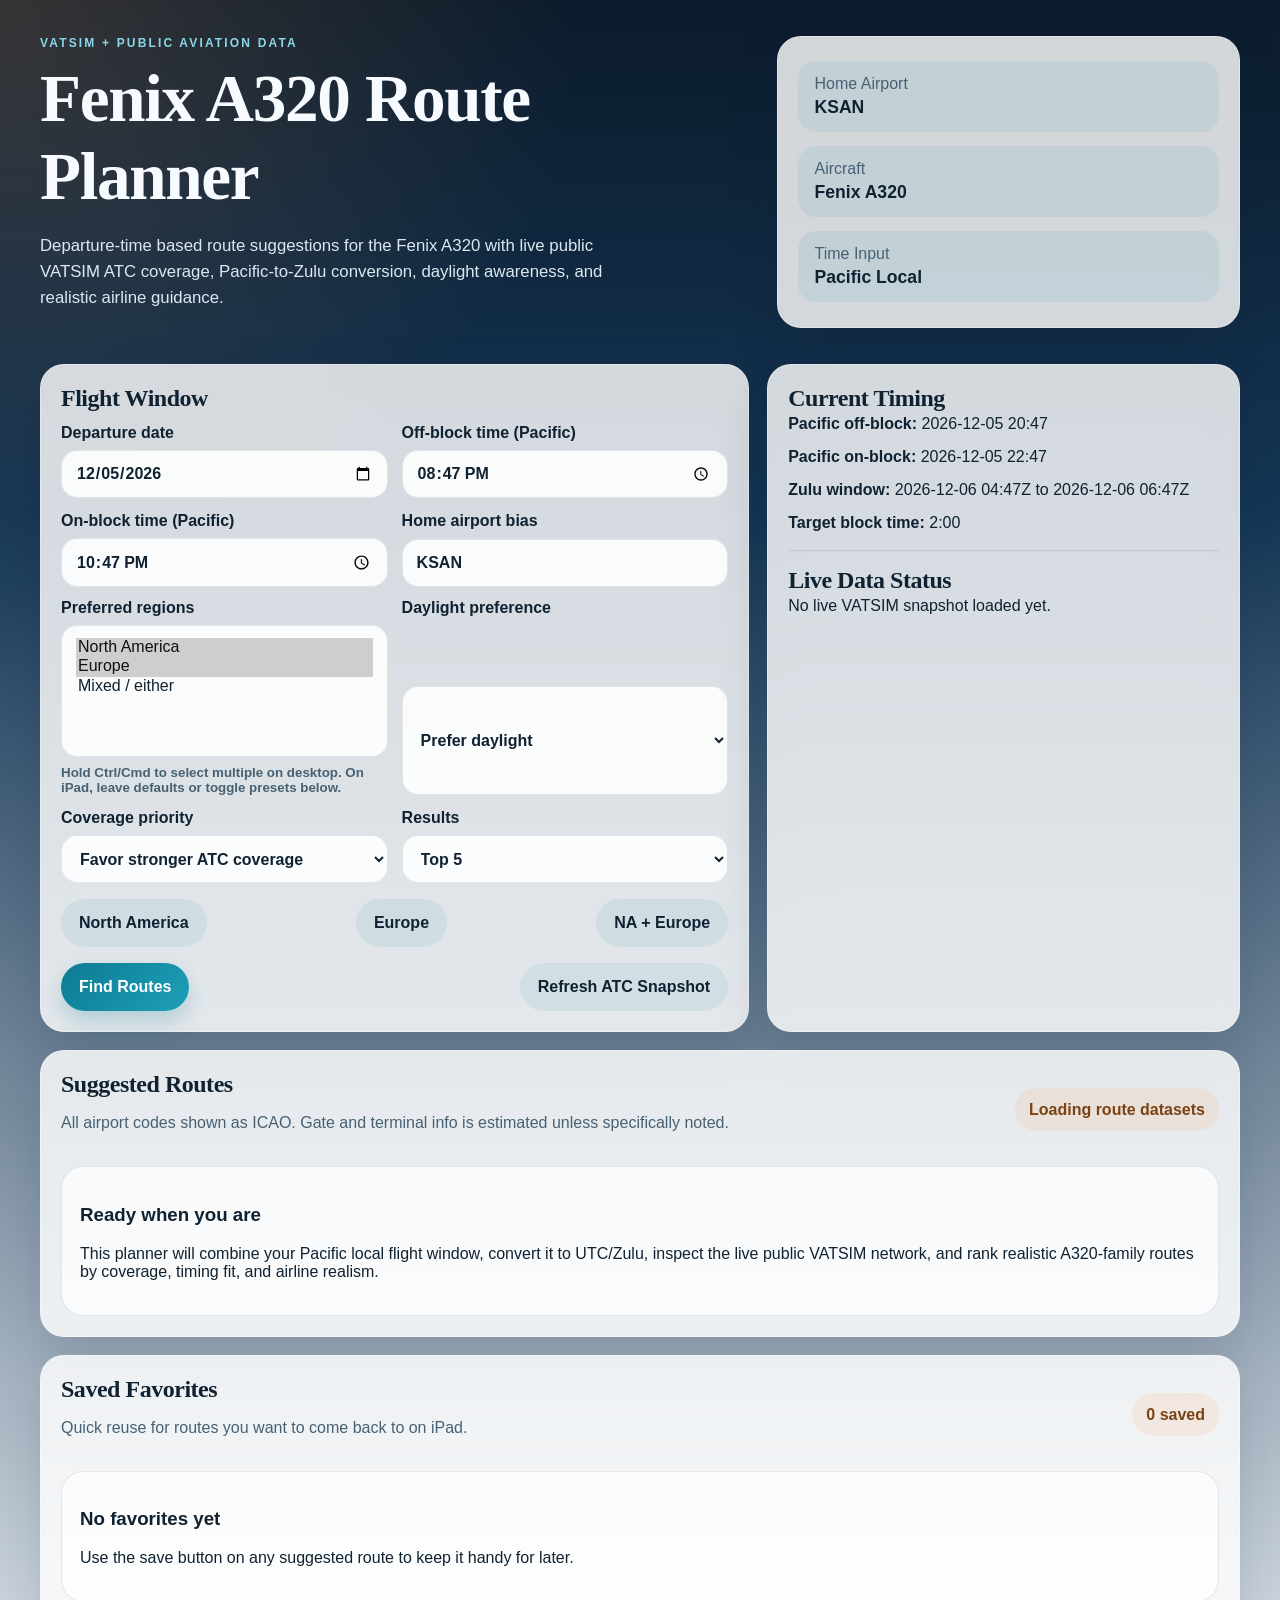
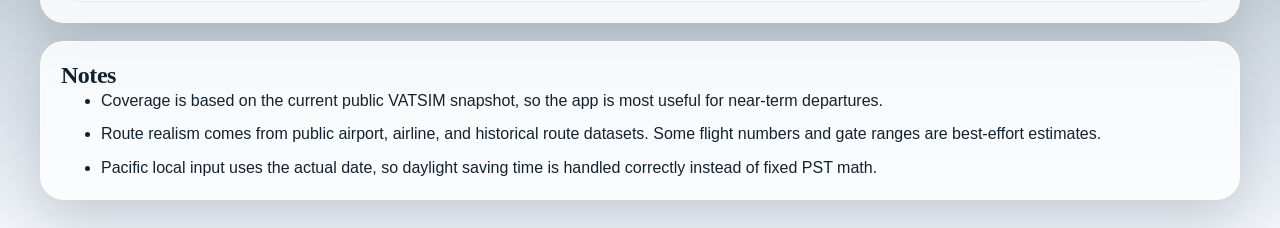
==== commit fdf43622: "Restore route generator and add separate SOP checklist app" ====
--- a/index.html
+++ b/index.html
@@ -3,17 +3,198 @@
 <head>
   <meta charset="utf-8">
   <meta name="viewport" content="width=device-width, initial-scale=1, viewport-fit=cover">
-  <meta name="theme-color" content="#06111c">
+  <meta name="theme-color" content="#0e2a47">
   <meta name="apple-mobile-web-app-capable" content="yes">
   <meta name="apple-mobile-web-app-status-bar-style" content="black-translucent">
-  <meta name="apple-mobile-web-app-title" content="A320 Virtual PM">
-  <title>A320 Virtual PM</title>
+  <meta name="apple-mobile-web-app-title" content="A320 Planner">
+  <title>Fenix A320 Route Planner</title>
   <link rel="manifest" href="./manifest.webmanifest">
   <link rel="icon" href="./icon.svg" type="image/svg+xml">
   <link rel="stylesheet" href="./styles.css">
 </head>
 <body>
-  <div id="app"></div>
-  <script type="module" src="./app.js"></script>
+  <div class="shell">
+    <header class="hero">
+      <div>
+        <p class="eyebrow">VATSIM + public aviation data</p>
+        <h1>Fenix A320 Route Planner</h1>
+        <p class="lede">
+          Departure-time based route suggestions for the Fenix A320 with live public VATSIM ATC coverage,
+          Pacific-to-Zulu conversion, daylight awareness, and realistic airline guidance.
+        </p>
+      </div>
+      <div class="hero-card glass">
+        <div class="hero-metric">
+          <span class="label">Home Airport</span>
+          <strong>KSAN</strong>
+        </div>
+        <div class="hero-metric">
+          <span class="label">Aircraft</span>
+          <strong>Fenix A320</strong>
+        </div>
+        <div class="hero-metric">
+          <span class="label">Time Input</span>
+          <strong>Pacific Local</strong>
+        </div>
+      </div>
+    </header>
+
+    <main class="grid">
+      <section class="panel glass">
+        <h2>Flight Window</h2>
+        <form id="planner-form">
+          <div class="field-grid">
+            <label>
+              <span>Departure date</span>
+              <input id="departure-date" name="departureDate" type="date" required>
+            </label>
+            <label>
+              <span>Off-block time (Pacific)</span>
+              <input id="departure-time" name="departureTime" type="time" required>
+            </label>
+            <label>
+              <span>On-block time (Pacific)</span>
+              <input id="arrival-time" name="arrivalTime" type="time" required>
+            </label>
+            <label>
+              <span>Home airport bias</span>
+              <input id="home-airport" name="homeAirport" type="text" value="KSAN" maxlength="4" pattern="[A-Za-z]{4}" required>
+            </label>
+          </div>
+
+          <div class="field-grid">
+            <label>
+              <span>Preferred regions</span>
+              <select id="regions" name="regions" multiple size="3">
+                <option value="NA" selected>North America</option>
+                <option value="EU" selected>Europe</option>
+                <option value="MIXED">Mixed / either</option>
+              </select>
+              <small>Hold Ctrl/Cmd to select multiple on desktop. On iPad, leave defaults or toggle presets below.</small>
+            </label>
+
+            <label>
+              <span>Daylight preference</span>
+              <select id="daylight-preference" name="daylightPreference">
+                <option value="prefer-daylight" selected>Prefer daylight</option>
+                <option value="balanced">Balanced</option>
+                <option value="night-ok">Night is okay</option>
+              </select>
+            </label>
+
+            <label>
+              <span>Coverage priority</span>
+              <select id="coverage-priority" name="coveragePriority">
+                <option value="high" selected>Favor stronger ATC coverage</option>
+                <option value="balanced">Balanced</option>
+                <option value="route-first">Favor route realism first</option>
+              </select>
+            </label>
+
+            <label>
+              <span>Results</span>
+              <select id="result-count" name="resultCount">
+                <option value="5" selected>Top 5</option>
+                <option value="8">Top 8</option>
+                <option value="10">Top 10</option>
+              </select>
+            </label>
+          </div>
+
+          <div class="preset-row" role="group" aria-label="Region presets">
+            <button type="button" class="secondary" data-region-preset="NA">North America</button>
+            <button type="button" class="secondary" data-region-preset="EU">Europe</button>
+            <button type="button" class="secondary" data-region-preset="BOTH">NA + Europe</button>
+          </div>
+
+          <div class="actions">
+            <button type="submit" id="plan-button">Find Routes</button>
+            <button type="button" class="secondary" id="refresh-button">Refresh ATC Snapshot</button>
+          </div>
+        </form>
+      </section>
+
+      <aside class="panel glass">
+        <h2>Current Timing</h2>
+        <div id="time-summary" class="summary-stack">
+          <p>Enter a departure date and Pacific local off-block/on-block times to compute your Zulu window.</p>
+        </div>
+        <div class="divider"></div>
+        <h2>Live Data Status</h2>
+        <div id="network-status" class="summary-stack">
+          <p>No live VATSIM snapshot loaded yet.</p>
+        </div>
+      </aside>
+    </main>
+
+    <section class="panel glass">
+      <div class="section-head">
+        <div>
+          <h2>Suggested Routes</h2>
+          <p class="muted">All airport codes shown as ICAO. Gate and terminal info is estimated unless specifically noted.</p>
+        </div>
+        <div id="result-meta" class="pill">Waiting for input</div>
+      </div>
+      <div id="results" class="results">
+        <article class="empty-state">
+          <h3>Ready when you are</h3>
+          <p>
+            This planner will combine your Pacific local flight window, convert it to UTC/Zulu, inspect the live
+            public VATSIM network, and rank realistic A320-family routes by coverage, timing fit, and airline realism.
+          </p>
+        </article>
+      </div>
+    </section>
+
+    <section class="panel glass">
+      <div class="section-head">
+        <div>
+          <h2>Saved Favorites</h2>
+          <p class="muted">Quick reuse for routes you want to come back to on iPad.</p>
+        </div>
+        <div id="favorites-meta" class="pill">0 saved</div>
+      </div>
+      <div id="favorites" class="results">
+        <article class="empty-state">
+          <h3>No favorites yet</h3>
+          <p>Use the save button on any suggested route to keep it handy for later.</p>
+        </article>
+      </div>
+    </section>
+
+    <section class="panel glass">
+      <h2>Notes</h2>
+      <ul class="notes">
+        <li>Coverage is based on the current public VATSIM snapshot, so the app is most useful for near-term departures.</li>
+        <li>Route realism comes from public airport, airline, and historical route datasets. Some flight numbers and gate ranges are best-effort estimates.</li>
+        <li>Pacific local input uses the actual date, so daylight saving time is handled correctly instead of fixed PST math.</li>
+      </ul>
+    </section>
+  </div>
+
+  <template id="result-card-template">
+    <article class="result-card">
+      <div class="result-top">
+        <div>
+          <p class="eyebrow"></p>
+          <h3 class="route-title"></h3>
+        </div>
+        <div class="score-badge"></div>
+      </div>
+      <div class="detail-grid"></div>
+      <div class="coverage-strip"></div>
+      <div class="card-actions">
+        <button type="button" class="secondary save-route-button">Save Route</button>
+        <a class="secondary simbrief-link" target="_blank" rel="noopener noreferrer">Open in SimBrief</a>
+      </div>
+      <div class="export-panel">
+        <p class="export-title">SimBrief fields</p>
+        <textarea class="export-block" rows="8" readonly></textarea>
+      </div>
+      <p class="why-fit"></p>
+    </article>
+  </template>
+
+  <script src="./app.js" defer></script>
 </body>
 </html>
--- a/styles.css
+++ b/styles.css
@@ -1,18 +1,14 @@
 :root {
-  --bg: #06111c;
-  --bg-2: #0b1c2d;
-  --panel: rgba(10, 25, 40, 0.92);
-  --panel-2: rgba(12, 34, 55, 0.9);
-  --line: rgba(120, 194, 233, 0.18);
-  --text: #e8f5ff;
-  --muted: #8faec5;
-  --accent: #67d7ff;
-  --accent-2: #1ea9d7;
-  --warn: #ffb25c;
-  --danger: #ff7575;
-  --success: #79efb4;
-  --shadow: 0 22px 48px rgba(0, 0, 0, 0.34);
-  --radius: 22px;
+  --bg-top: #0b1b2b;
+  --bg-bottom: #f0f4f8;
+  --ink: #102231;
+  --muted: #476173;
+  --accent: #0c7b93;
+  --accent-2: #f4a261;
+  --card: rgba(255, 255, 255, 0.82);
+  --line: rgba(16, 34, 49, 0.1);
+  --shadow: 0 20px 50px rgba(10, 32, 53, 0.16);
+  --radius: 24px;
 }
 
 * {
@@ -22,470 +18,357 @@
 html {
   min-height: 100%;
   background:
-    radial-gradient(circle at top right, rgba(62, 160, 214, 0.16), transparent 22%),
-    radial-gradient(circle at top left, rgba(17, 74, 120, 0.28), transparent 32%),
-    linear-gradient(180deg, #040b12 0%, #081420 40%, #0c1826 100%);
+    radial-gradient(circle at top left, rgba(244, 162, 97, 0.18), transparent 26%),
+    linear-gradient(180deg, var(--bg-top) 0%, #153655 28%, var(--bg-bottom) 100%);
 }
 
 body {
   margin: 0;
   min-height: 100vh;
-  color: var(--text);
-  font-family: "Segoe UI", "Aptos", sans-serif;
-}
-
-button,
-input {
-  font: inherit;
-}
-
-.app-shell {
-  width: min(1600px, calc(100vw - 24px));
+  color: var(--ink);
+  font-family: "Segoe UI", "Avenir Next", "Helvetica Neue", sans-serif;
+}
+
+.shell {
+  width: min(1200px, calc(100vw - 24px));
   margin: 0 auto;
-  padding: 18px 0 28px;
-}
-
-.panel {
-  background: linear-gradient(180deg, var(--panel), var(--panel-2));
-  border: 1px solid var(--line);
+  padding: max(18px, env(safe-area-inset-top)) 0 max(28px, env(safe-area-inset-bottom));
+}
+
+.hero,
+.grid,
+.panel,
+.result-card {
+  margin-top: 18px;
+}
+
+.hero {
+  display: grid;
+  grid-template-columns: 1.4fr 0.9fr;
+  gap: 18px;
+  align-items: stretch;
+}
+
+.hero h1,
+.panel h2,
+.result-card h3 {
+  margin: 0;
+  font-family: Georgia, "Iowan Old Style", serif;
+  letter-spacing: -0.02em;
+}
+
+.hero h1 {
+  font-size: clamp(2.3rem, 6vw, 4.2rem);
+  color: #f7fbff;
+}
+
+.eyebrow {
+  margin: 0 0 10px;
+  font-size: 0.75rem;
+  font-weight: 700;
+  letter-spacing: 0.18em;
+  text-transform: uppercase;
+  color: #8ad7ea;
+}
+
+.lede {
+  max-width: 62ch;
+  color: #dce8f1;
+  font-size: 1.05rem;
+  line-height: 1.55;
+}
+
+.glass {
+  background: var(--card);
+  backdrop-filter: blur(14px);
+  -webkit-backdrop-filter: blur(14px);
+  border: 1px solid rgba(255, 255, 255, 0.35);
   border-radius: var(--radius);
   box-shadow: var(--shadow);
 }
 
-.topbar,
-.control-strip,
-.footer-note {
-  padding: 20px 22px;
-}
-
-.topbar {
-  display: flex;
-  justify-content: space-between;
-  gap: 16px;
-  align-items: flex-start;
-}
-
-.eyebrow {
-  margin: 0 0 8px;
-  color: var(--accent);
-  text-transform: uppercase;
-  letter-spacing: 0.18em;
-  font-size: 0.74rem;
-  font-weight: 700;
-}
-
-h1,
-h2,
-h3,
-h4,
-p,
-ol,
-ul,
-dl {
-  margin: 0;
-}
-
-h1 {
-  font-size: clamp(2rem, 4vw, 3.4rem);
-  line-height: 1.02;
-}
-
-h2 {
-  font-size: clamp(1.35rem, 2vw, 1.9rem);
-}
-
-h3 {
-  font-size: 1.05rem;
-}
-
-.lede,
-.muted,
-.panel-head p,
-.subpanel-head p,
-.challenge-card p,
-.feedback,
-.unsupported,
-.empty-log,
-.variant-block p,
-.command-list li,
-.notes-list li,
-.flow-list li,
-.footer-note p {
+.hero-card,
+.panel {
+  padding: 20px;
+}
+
+.hero-card {
+  display: grid;
+  gap: 14px;
+  align-content: center;
+}
+
+.hero-metric {
+  padding: 14px 16px;
+  border-radius: 18px;
+  background: rgba(12, 123, 147, 0.08);
+}
+
+.hero-metric .label,
+small,
+.muted {
   color: var(--muted);
-  line-height: 1.5;
-}
-
-.hero-status,
-.mode-group,
-.toggle-row,
-.runner-actions,
-.voice-actions {
+}
+
+.hero-metric strong {
+  display: block;
+  margin-top: 4px;
+  font-size: 1.1rem;
+}
+
+.grid {
+  display: grid;
+  grid-template-columns: 1.35fr 0.9fr;
+  gap: 18px;
+}
+
+.field-grid {
+  display: grid;
+  grid-template-columns: repeat(2, minmax(0, 1fr));
+  gap: 14px;
+  margin-top: 12px;
+}
+
+label {
+  display: grid;
+  gap: 8px;
+  font-weight: 600;
+}
+
+input,
+select,
+button {
+  font: inherit;
+}
+
+input,
+select {
+  width: 100%;
+  min-height: 48px;
+  padding: 12px 14px;
+  color: var(--ink);
+  border: 1px solid var(--line);
+  border-radius: 16px;
+  background: rgba(255, 255, 255, 0.88);
+}
+
+select[multiple] {
+  min-height: 132px;
+}
+
+.preset-row,
+.actions,
+.section-head,
+.result-top,
+.coverage-strip,
+.card-actions {
   display: flex;
   gap: 10px;
+  align-items: center;
+  justify-content: space-between;
   flex-wrap: wrap;
+}
+
+.preset-row,
+.actions {
+  margin-top: 16px;
+}
+
+button {
+  min-height: 48px;
+  padding: 12px 18px;
+  border: 0;
+  border-radius: 999px;
+  background: linear-gradient(135deg, var(--accent), #1f9fb9);
+  color: #fff;
+  font-weight: 700;
+  cursor: pointer;
+  box-shadow: 0 10px 22px rgba(12, 123, 147, 0.24);
+}
+
+button.secondary,
+.simbrief-link {
+  background: rgba(12, 123, 147, 0.08);
+  color: var(--ink);
+  box-shadow: none;
+}
+
+.simbrief-link {
+  display: inline-flex;
   align-items: center;
-}
-
-.hero-pill,
-.chip-button,
-.secondary-button,
-.text-button,
-.status-grid dd,
-.phase-meta {
+  justify-content: center;
+  min-height: 48px;
+  padding: 12px 18px;
   border-radius: 999px;
-}
-
-.hero-pill {
+  font-weight: 700;
+  text-decoration: none;
+}
+
+button:disabled {
+  opacity: 0.65;
+  cursor: wait;
+}
+
+.summary-stack,
+.detail-grid,
+.notes {
+  display: grid;
+  gap: 10px;
+}
+
+.summary-stack p,
+.notes li,
+.why-fit,
+.detail-item,
+.coverage-chip,
+.pill,
+.score-badge {
+  line-height: 1.45;
+}
+
+.summary-stack p,
+.notes {
+  margin: 0;
+}
+
+.divider {
+  height: 1px;
+  margin: 16px 0;
+  background: var(--line);
+}
+
+.results {
+  display: grid;
+  gap: 14px;
+  margin-top: 18px;
+}
+
+.empty-state,
+.result-card {
+  padding: 18px;
+  border: 1px solid var(--line);
+  border-radius: 22px;
+  background: rgba(255, 255, 255, 0.72);
+}
+
+.result-top {
+  align-items: flex-start;
+}
+
+.route-title {
+  margin-top: 4px;
+  font-size: clamp(1.35rem, 3vw, 2rem);
+}
+
+.score-badge,
+.pill {
   padding: 10px 14px;
-  background: rgba(103, 215, 255, 0.08);
-  border: 1px solid rgba(103, 215, 255, 0.18);
-  color: var(--text);
-  font-weight: 700;
-}
-
-.hero-pill.live,
-.voice-state.live {
-  color: var(--success);
-}
-
-.hero-pill.on {
-  color: var(--accent);
-}
-
-.control-strip {
-  margin-top: 16px;
-  display: flex;
-  justify-content: space-between;
-  gap: 16px;
-  align-items: center;
-}
-
-.toggle {
-  display: inline-flex;
-  gap: 8px;
-  align-items: center;
-  color: var(--text);
-}
-
-.toggle input {
-  accent-color: var(--accent);
-}
-
-.layout {
-  display: grid;
-  grid-template-columns: 300px minmax(0, 1fr) 360px;
-  gap: 16px;
-  margin-top: 16px;
-}
-
-.phase-panel,
-.runner-panel,
-.status-panel {
-  padding: 18px;
-}
-
-.phase-list,
-.log-list,
-.status-panel,
-.runner-panel {
-  display: grid;
-  gap: 12px;
-}
-
-.phase-card,
-.chip-button,
-.primary-button,
-.secondary-button,
-.text-button {
+  border-radius: 999px;
+  background: rgba(244, 162, 97, 0.14);
+  color: #7a4315;
+  font-weight: 700;
+}
+
+.detail-grid {
+  grid-template-columns: repeat(2, minmax(0, 1fr));
+  margin-top: 14px;
+}
+
+.detail-item {
+  padding: 12px 14px;
+  border-radius: 16px;
+  background: rgba(12, 123, 147, 0.05);
+}
+
+.detail-item span {
+  display: block;
+  color: var(--muted);
+  font-size: 0.86rem;
+  margin-bottom: 4px;
+}
+
+.coverage-strip {
+  margin-top: 14px;
+}
+
+.card-actions {
+  margin-top: 14px;
+}
+
+.export-panel {
+  margin-top: 14px;
+  padding: 14px;
+  border-radius: 18px;
+  background: rgba(16, 34, 49, 0.05);
+}
+
+.export-title {
+  margin: 0 0 8px;
+  font-weight: 700;
+}
+
+.export-block {
+  width: 100%;
+  min-height: 180px;
+  padding: 12px 14px;
   border: 1px solid var(--line);
-  cursor: pointer;
-  transition: 180ms ease;
-}
-
-.phase-card {
-  width: 100%;
-  text-align: left;
-  padding: 14px;
-  background: rgba(8, 23, 36, 0.88);
-  color: var(--text);
-  border-radius: 18px;
-}
-
-.phase-card:hover,
-.chip-button:hover,
-.primary-button:hover,
-.secondary-button:hover,
-.text-button:hover {
-  transform: translateY(-1px);
-  border-color: rgba(103, 215, 255, 0.38);
-}
-
-.phase-card.active,
-.chip-button.active {
-  background: linear-gradient(180deg, rgba(21, 79, 112, 0.92), rgba(14, 45, 66, 0.95));
-}
-
-.phase-name,
-.phase-meta {
-  display: block;
-}
-
-.phase-name {
-  font-weight: 700;
-}
-
-.phase-meta {
-  width: fit-content;
-  margin-top: 8px;
-  padding: 4px 10px;
-  background: rgba(103, 215, 255, 0.1);
-  color: var(--accent);
-  font-size: 0.76rem;
-}
-
-.chip-button,
-.primary-button,
-.secondary-button,
-.text-button {
-  min-height: 44px;
-  padding: 11px 16px;
-  color: var(--text);
-  background: rgba(10, 27, 43, 0.9);
-}
-
-.primary-button {
-  background: linear-gradient(180deg, var(--accent-2), #12789f);
-  color: #03131f;
-  font-weight: 800;
-}
-
-.primary-button.large,
-.secondary-button.large {
-  width: 100%;
-  min-height: 54px;
-}
-
-.secondary-button {
-  background: rgba(103, 215, 255, 0.08);
-}
-
-.text-button {
-  background: transparent;
-  color: var(--accent);
-}
-
-.runner-header,
-.panel-head,
-.subpanel-head {
-  display: flex;
-  justify-content: space-between;
-  gap: 12px;
-  align-items: flex-start;
-}
-
-.subpanel {
-  padding: 16px;
-  background: rgba(5, 16, 27, 0.64);
+  border-radius: 14px;
+  resize: vertical;
+  background: rgba(255, 255, 255, 0.92);
+  color: var(--ink);
+}
+
+.coverage-chip {
+  padding: 8px 12px;
+  border-radius: 999px;
+  background: rgba(16, 34, 49, 0.08);
+  font-size: 0.92rem;
+}
+
+.coverage-chip.good {
+  background: rgba(39, 174, 96, 0.14);
+  color: #14663a;
+}
+
+.coverage-chip.warn {
+  background: rgba(244, 162, 97, 0.16);
+  color: #8a4d14;
+}
+
+.coverage-chip.low {
+  background: rgba(214, 48, 49, 0.13);
+  color: #8a2122;
+}
+
+.why-fit {
+  margin: 14px 0 0;
+}
+
+.favorite-card {
+  padding: 16px 18px;
   border: 1px solid var(--line);
   border-radius: 18px;
-}
-
-.progress-wrap {
-  display: flex;
-  gap: 12px;
-  align-items: center;
-}
-
-.progress-bar {
-  flex: 1;
-  height: 14px;
-  border-radius: 999px;
-  overflow: hidden;
-  background: rgba(255, 255, 255, 0.06);
-  border: 1px solid var(--line);
-}
-
-.progress-bar span {
-  display: block;
-  height: 100%;
-  background: linear-gradient(90deg, var(--accent), #8ff6ff);
-}
-
-.flow-list,
-.notes-list,
-.command-list {
-  padding-left: 20px;
-  display: grid;
-  gap: 8px;
-}
-
-.challenge-card {
-  padding: 18px;
-  border-radius: 18px;
-  background: linear-gradient(180deg, rgba(22, 71, 100, 0.45), rgba(7, 21, 33, 0.88));
-  border: 1px solid rgba(103, 215, 255, 0.26);
-}
-
-.challenge-card.complete {
-  border-color: rgba(121, 239, 180, 0.32);
-}
-
-.challenge-label {
-  display: block;
-  color: var(--accent);
-  text-transform: uppercase;
-  letter-spacing: 0.16em;
-  font-size: 0.72rem;
-  margin-bottom: 8px;
-}
-
-.challenge-card strong {
-  display: block;
-  font-size: clamp(1.8rem, 3vw, 2.6rem);
-  line-height: 1;
-  margin-bottom: 10px;
-}
-
-.response-row {
-  display: grid;
-  grid-template-columns: minmax(0, 1fr) auto;
-  gap: 10px;
-}
-
-.response-row input {
-  min-height: 50px;
-  padding: 12px 14px;
-  border-radius: 16px;
-  border: 1px solid var(--line);
-  background: rgba(222, 244, 255, 0.95);
-  color: #072032;
-}
-
-.feedback {
-  padding: 10px 12px;
-  border-radius: 14px;
-  background: rgba(255, 178, 92, 0.08);
-  border: 1px solid rgba(255, 178, 92, 0.22);
-}
-
-.feedback.success {
-  color: var(--success);
-  border-color: rgba(121, 239, 180, 0.24);
-  background: rgba(121, 239, 180, 0.08);
-}
-
-.feedback.warn {
-  color: var(--warn);
-}
-
-.interim {
-  color: var(--accent);
-}
-
-.variant-block,
-.simplification-box {
-  margin-top: 14px;
-  padding-top: 14px;
-  border-top: 1px solid var(--line);
-}
-
-.status-grid {
-  display: grid;
-  grid-template-columns: repeat(2, minmax(0, 1fr));
-  gap: 10px;
-}
-
-.status-grid div {
-  padding: 12px;
-  border-radius: 16px;
-  background: rgba(6, 20, 32, 0.84);
-  border: 1px solid rgba(103, 215, 255, 0.08);
-}
-
-.status-grid dt {
-  color: var(--muted);
-  font-size: 0.78rem;
-  margin-bottom: 6px;
-}
-
-.status-grid dd {
-  display: inline-block;
-  padding: 6px 10px;
-  background: rgba(103, 215, 255, 0.08);
-  color: var(--text);
-  font-weight: 700;
-}
-
-.voice-state,
-.unsupported {
-  margin-top: 10px;
-}
-
-.log-entry {
-  padding: 12px;
-  border-radius: 16px;
-  border: 1px solid var(--line);
-  background: rgba(8, 20, 31, 0.88);
-}
-
-.log-entry span {
-  display: block;
-  color: var(--muted);
-  font-size: 0.76rem;
-  margin-bottom: 6px;
-}
-
-.log-entry strong {
-  color: var(--accent);
-}
-
-.log-entry.success strong {
-  color: var(--success);
-}
-
-.log-entry.warn strong {
-  color: var(--warn);
-}
-
-.log-entry p {
+  background: rgba(255, 255, 255, 0.7);
+}
+
+.favorite-card h3,
+.favorite-card p {
+  margin: 0;
+}
+
+.favorite-card p + p {
   margin-top: 6px;
-  color: var(--text);
-}
-
-.empty-log {
-  padding: 12px 0;
-}
-
-.footer-note {
-  margin-top: 16px;
-}
-
-@media (max-width: 1180px) {
-  .layout {
+}
+
+@media (max-width: 900px) {
+  .hero,
+  .grid,
+  .field-grid,
+  .detail-grid {
     grid-template-columns: 1fr;
   }
 
-  .control-strip,
-  .topbar,
-  .runner-header,
-  .panel-head,
-  .subpanel-head {
-    flex-direction: column;
+  .shell {
+    width: min(100vw - 14px, 900px);
   }
 }
-
-@media (max-width: 720px) {
-  .app-shell {
-    width: min(100vw - 12px, 920px);
-    padding-top: 10px;
-  }
-
-  .response-row,
-  .status-grid {
-    grid-template-columns: 1fr;
-  }
-
-  .challenge-card strong {
-    font-size: 1.7rem;
-  }
-}
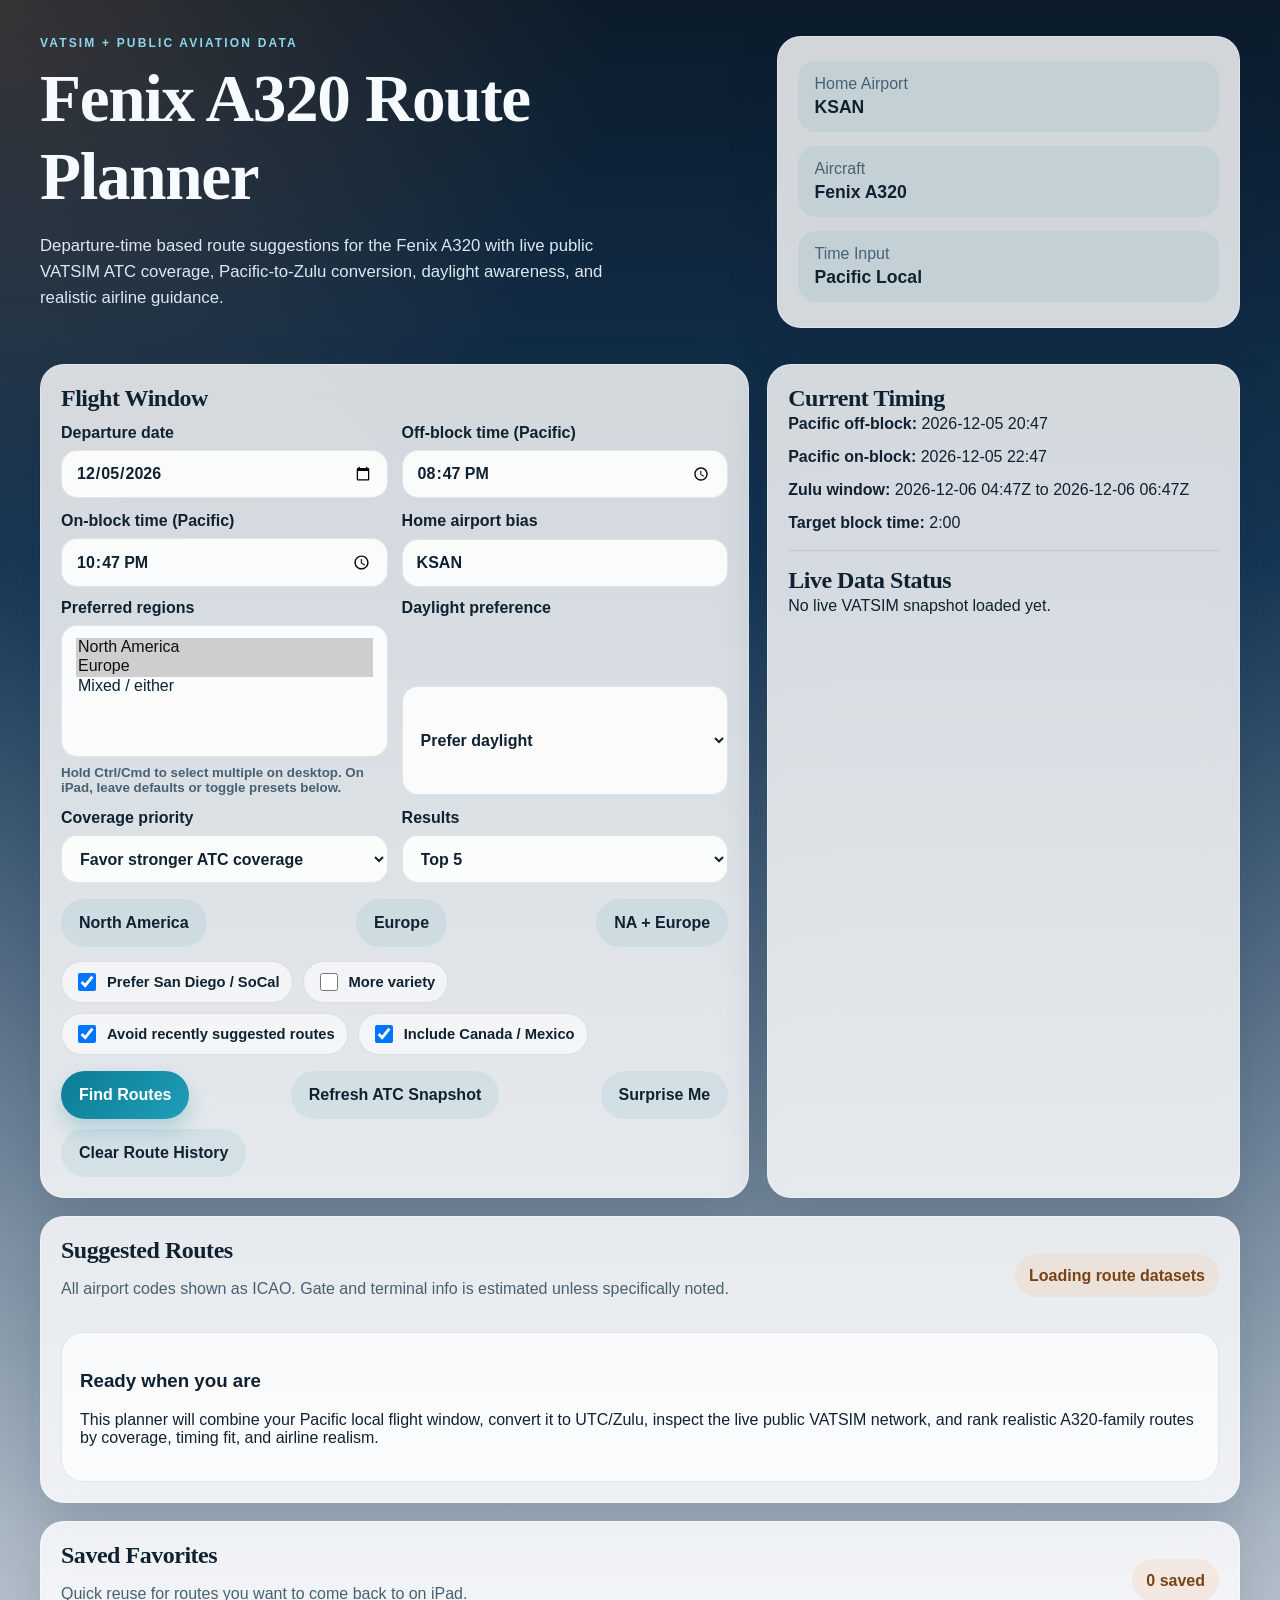
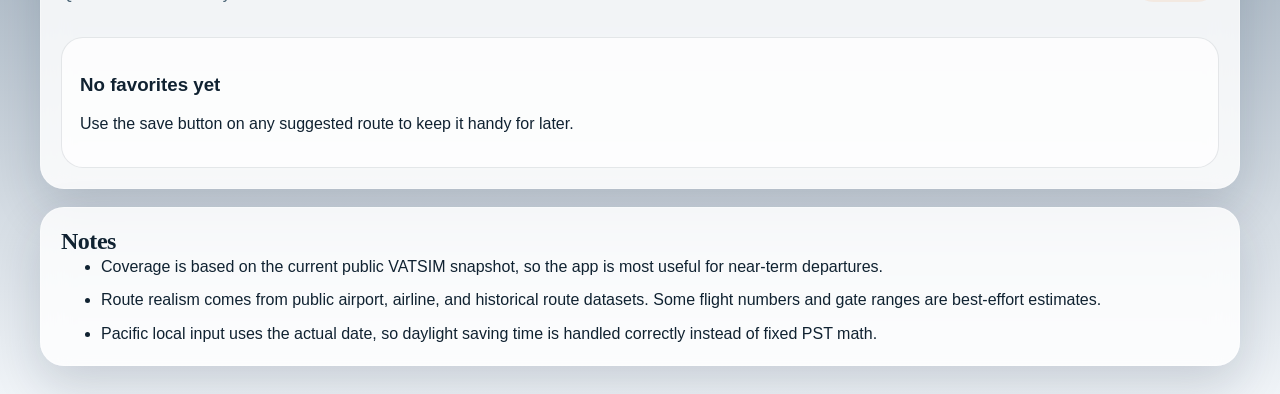
==== commit f3342aa5: "Improve route recommendation variety" ====
--- a/index.html
+++ b/index.html
@@ -107,9 +107,30 @@
             <button type="button" class="secondary" data-region-preset="BOTH">NA + Europe</button>
           </div>
 
+          <div class="option-row" aria-label="Route variety options">
+            <label class="check-option" data-na-only>
+              <input id="prefer-socal" name="preferSocal" type="checkbox" checked>
+              <span>Prefer San Diego / SoCal</span>
+            </label>
+            <label class="check-option">
+              <input id="more-variety" name="moreVariety" type="checkbox">
+              <span>More variety</span>
+            </label>
+            <label class="check-option">
+              <input id="avoid-recent" name="avoidRecent" type="checkbox" checked>
+              <span>Avoid recently suggested routes</span>
+            </label>
+            <label class="check-option" data-na-only>
+              <input id="include-na-international" name="includeNaInternational" type="checkbox" checked>
+              <span>Include Canada / Mexico</span>
+            </label>
+          </div>
+
           <div class="actions">
             <button type="submit" id="plan-button">Find Routes</button>
             <button type="button" class="secondary" id="refresh-button">Refresh ATC Snapshot</button>
+            <button type="button" class="secondary" id="surprise-button">Surprise Me</button>
+            <button type="button" class="secondary" id="clear-history-button">Clear Route History</button>
           </div>
         </form>
       </section>
--- a/styles.css
+++ b/styles.css
@@ -157,6 +157,7 @@
 }
 
 .preset-row,
+.option-row,
 .actions,
 .section-head,
 .result-top,
@@ -174,6 +175,30 @@
   margin-top: 16px;
 }
 
+.option-row {
+  margin-top: 14px;
+  justify-content: flex-start;
+}
+
+.check-option {
+  display: inline-flex;
+  width: auto;
+  min-height: 42px;
+  padding: 8px 12px;
+  gap: 8px;
+  align-items: center;
+  border: 1px solid var(--line);
+  border-radius: 999px;
+  background: rgba(255, 255, 255, 0.58);
+  font-size: 0.92rem;
+}
+
+.check-option input {
+  width: 18px;
+  min-height: 18px;
+  padding: 0;
+}
+
 button {
   min-height: 48px;
   padding: 12px 18px;
